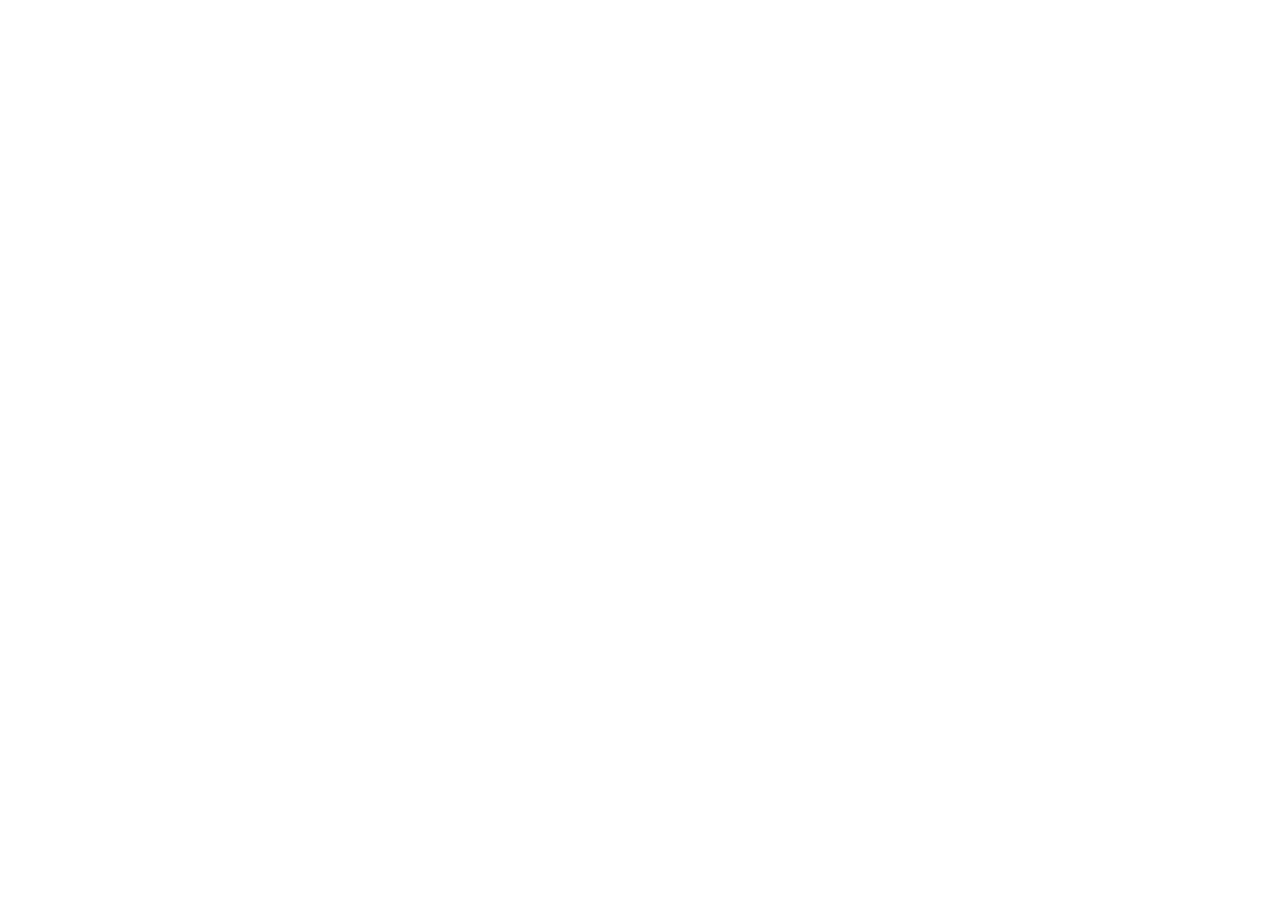
==== about.html @ 6792db54 "Init : création du dépôt, arborescence des fichiers et structure HTML de base" ====
<!DOCTYPE html>
<html lang="fr">
<head>
    <meta charset="UTF-8">
    <meta name="viewport" content="width=device-width, initial-scale=1.0">
    <title>AfriTalent — À propos</title>
    
    <!-- Bootstrap 5 via CDN : feuille de style -->
    <link href="https://cdn.jsdelivr.net/npm/bootstrap@5.3.0/dist/css/bootstrap.min.css" rel="stylesheet">

    <!-- Votre feuille de style personnelle -->
    <link rel="stylesheet" href="css/style.css">
</head>
<body>
    
    <!-- Le contenu de la page sera ajoute ici -->

    <!-- Bootstrap 5 via CDN : script JavaScript -->
    <script src="https://cdn.jsdelivr.net/npm/bootstrap@5.3.0/dist/js/bootstrap.bundle.min.js"></script>

    <!-- Votre script JavaScript -->
    <script src="js/main.js"></script>
</body>
</html>
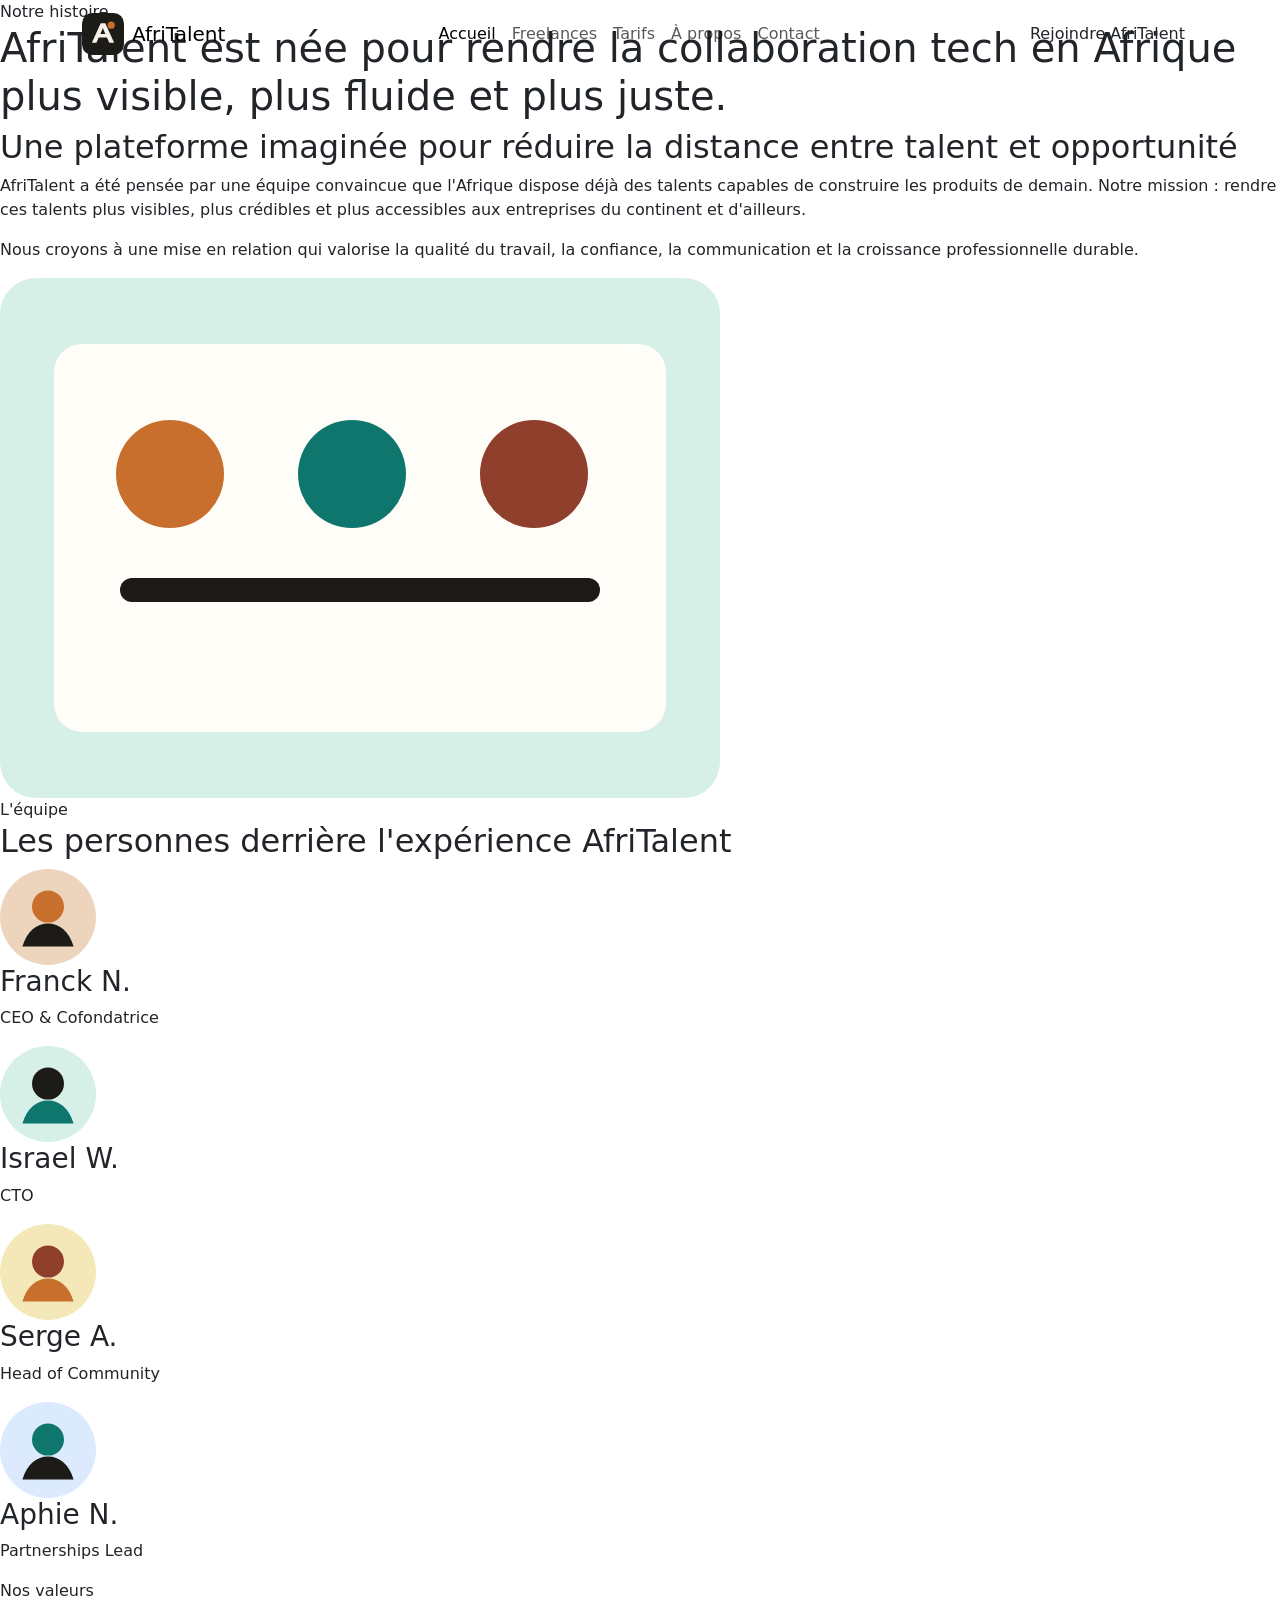
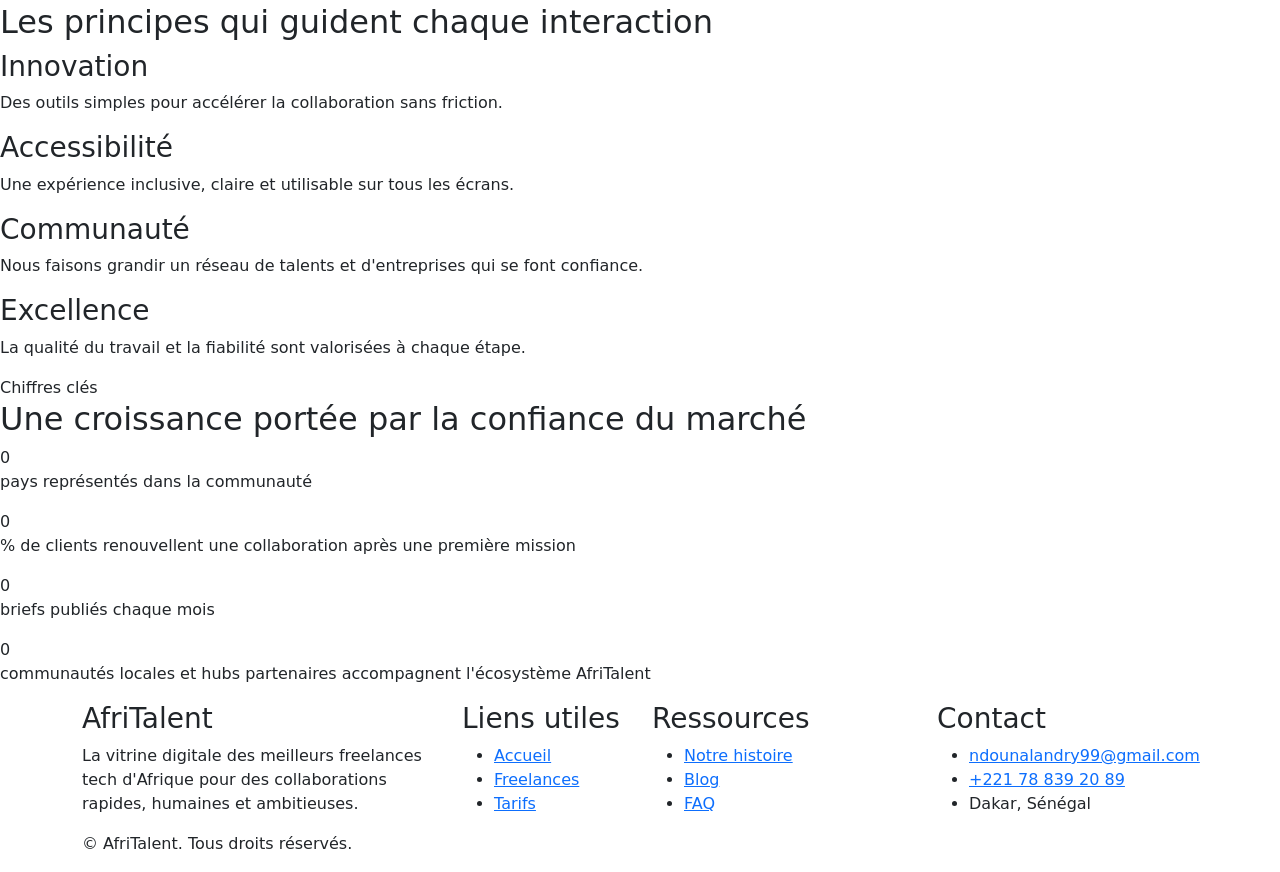
==== commit 4efe4d29: "HTML : structure complète des 5 pages avec sections et contenu texte" ====
--- a/about.html
+++ b/about.html
@@ -12,8 +12,85 @@
     <link rel="stylesheet" href="css/style.css">
 </head>
 <body>
-    
-    <!-- Le contenu de la page sera ajoute ici -->
+    <header>
+        <nav class="navbar navbar-expand-lg fixed-top site-navbar" aria-label="Navigation principale">
+            <div class="container">
+                <a class="navbar-brand d-flex align-items-center gap-2" href="index.html" aria-label="Accueil AfriTalent">
+                    <img src="images/logo-afritalent.svg" alt="Logo AfriTalent" width="42" height="42">
+                    <span>AfriTalent</span>
+                </a>
+                <div class="collapse navbar-collapse">
+                    <ul class="navbar-nav mx-auto mb-2 mb-lg-0">
+                        <li class="nav-item"><a class="nav-link active" href="index.html" aria-current="page">Accueil</a></li>
+                        <li class="nav-item"><a class="nav-link" href="freelances.html">Freelances</a></li>
+                        <li class="nav-item"><a class="nav-link" href="tarifs.html">Tarifs</a></li>
+                        <li class="nav-item"><a class="nav-link" href="about.html">À propos</a></li>
+                        <li class="nav-item"><a class="nav-link" href="contact.html">Contact</a></li>
+                    </ul>
+                    <div class="d-flex align-items-center gap-2">
+                        <a class="btn btn-brand" href="contact.html">Rejoindre AfriTalent</a>
+                    </div>
+                </div>
+            </div>
+        </nav>
+    </header>
+
+    <main id="main-content">
+    <section><div><div><div><span>Notre histoire</span><h1>AfriTalent est née pour rendre la collaboration tech en Afrique plus visible, plus fluide et plus juste.</h1></div></div></section>
+    <section>
+      <div>
+        <div>
+          <div><div><h2>Une plateforme imaginée pour réduire la distance entre talent et opportunité</h2><p>AfriTalent a été pensée par une équipe convaincue que l'Afrique dispose déjà des talents capables de construire les produits de demain. Notre mission : rendre ces talents plus visibles, plus crédibles et plus accessibles aux entreprises du continent et d'ailleurs.</p><p>Nous croyons à une mise en relation qui valorise la qualité du travail, la confiance, la communication et la croissance professionnelle durable.</p></div></div>
+          <div><img src="images/about-story.svg" alt="Illustration de l'équipe AfriTalent en atelier collaboratif"></div>
+        </div>
+      </div>
+    </section>
+    <section>
+      <div>
+        <div><span>L'équipe</span><h2>Les personnes derrière l'expérience AfriTalent</h2></div>
+        <div>
+          <div><article><img src="images/team-franck.svg" alt="Portrait illustré de Franck, cofondatrice" width="96" height="96"><h3>Franck N.</h3><p>CEO &amp; Cofondatrice</p><div><a href="#" aria-label="LinkedIn Nadia"><i class="bi bi-linkedin"></i></a><a href="#" aria-label="X Nadia"><i class="bi bi-twitter-x"></i></a></div></article></div>
+          <div><article><img src="images/team-israel.svg" alt="Portrait illustré de Israel, directeur technique" width="96" height="96"><h3>Israel W.</h3><p>CTO</p><div><a href="#" aria-label="LinkedIn Jules"><i class="bi bi-linkedin"></i></a><a href="#" aria-label="Instagram Jules"><i class="bi bi-instagram"></i></a></div></article></div>
+          <div><article><img src="images/team-serge.svg" alt="Portrait illustré de Serge, responsable communauté" width="96" height="96"><h3>Serge A.</h3><p>Head of Community</p><div><a href="#" aria-label="LinkedIn Lamia"><i class="bi bi-linkedin"></i></a><a href="#" aria-label="X Lamia"><i class="bi bi-twitter-x"></i></a></div></article></div>
+          <div><article><img src="images/team-aphie.svg" alt="Portrait illustré de Aphie, responsable partenariats" width="96" height="96"><h3>Aphie N.</h3><p>Partnerships Lead</p><div><a href="#" aria-label="LinkedIn Chris"><i class="bi bi-linkedin"></i></a><a href="#" aria-label="Instagram Chris"><i class="bi bi-instagram"></i></a></div></article></div>
+        </div>
+      </div>
+    </section>
+    <section>
+      <div>
+        <div><span>Nos valeurs</span><h2>Les principes qui guident chaque interaction</h2></div>
+        <div>
+          <div><article><i class="bi bi-lightbulb"></i><h3>Innovation</h3><p>Des outils simples pour accélérer la collaboration sans friction.</p></article></div>
+          <div><article><i class="bi bi-universal-access"></i><h3>Accessibilité</h3><p>Une expérience inclusive, claire et utilisable sur tous les écrans.</p></article></div>
+          <div><article><i class="bi bi-people"></i><h3>Communauté</h3><p>Nous faisons grandir un réseau de talents et d'entreprises qui se font confiance.</p></article></div>
+          <div><article><i class="bi bi-award"></i><h3>Excellence</h3><p>La qualité du travail et la fiabilité sont valorisées à chaque étape.</p></article></div>
+        </div>
+      </div>
+    </section>
+    <section>
+      <div>
+        <div><span>Chiffres clés</span><h2>Une croissance portée par la confiance du marché</h2></div>
+        <div>
+          <article><span data-target="24">0</span><p>pays représentés dans la communauté</p></article>
+          <article><span data-target="93">0</span><p>% de clients renouvellent une collaboration après une première mission</p></article>
+          <article><span data-target="350">0</span><p>briefs publiés chaque mois</p></article>
+          <article><span data-target="18">0</span><p>communautés locales et hubs partenaires accompagnent l'écosystème AfriTalent</p></article>
+        </div>
+      </div>
+    </section>
+  </main>
+
+    <footer class="site-footer">
+        <div class="container">
+            <div class="row g-4">
+                <div class="col-lg-4"><h3>AfriTalent</h3><p>La vitrine digitale des meilleurs freelances tech d'Afrique pour des collaborations rapides, humaines et ambitieuses.</p><div class="social-links"><a href="#" aria-label="LinkedIn AfriTalent"><i class="bi bi-linkedin"></i></a><a href="#" aria-label="Instagram AfriTalent"><i class="bi bi-instagram"></i></a><a href="#" aria-label="X AfriTalent"><i class="bi bi-twitter-x"></i></a></div></div>
+                <div class="col-6 col-lg-2"><h3>Liens utiles</h3><ul class="footer-links"><li><a href="index.html">Accueil</a></li><li><a href="freelances.html">Freelances</a></li><li><a href="tarifs.html">Tarifs</a></li></ul></div>
+                <div class="col-6 col-lg-3"><h3>Ressources</h3><ul class="footer-links"><li><a href="about.html">Notre histoire</a></li><li><a href="#blog">Blog</a></li><li><a href="tarifs.html#faq">FAQ</a></li></ul></div>
+                <div class="col-lg-3"><h3>Contact</h3><ul class="footer-links"><li><a href="mailto:ndounalandry99@gmail.com">ndounalandry99@gmail.com</a></li><li><a href="tel:+221788392089">+221 78 839 20 89</a></li><li>Dakar, Sénégal</li></ul></div>
+            </div>
+            <p>&copy; <span></span> AfriTalent. Tous droits réservés.</p>
+        </div>
+    </footer>
 
     <!-- Bootstrap 5 via CDN : script JavaScript -->
     <script src="https://cdn.jsdelivr.net/npm/bootstrap@5.3.0/dist/js/bootstrap.bundle.min.js"></script>
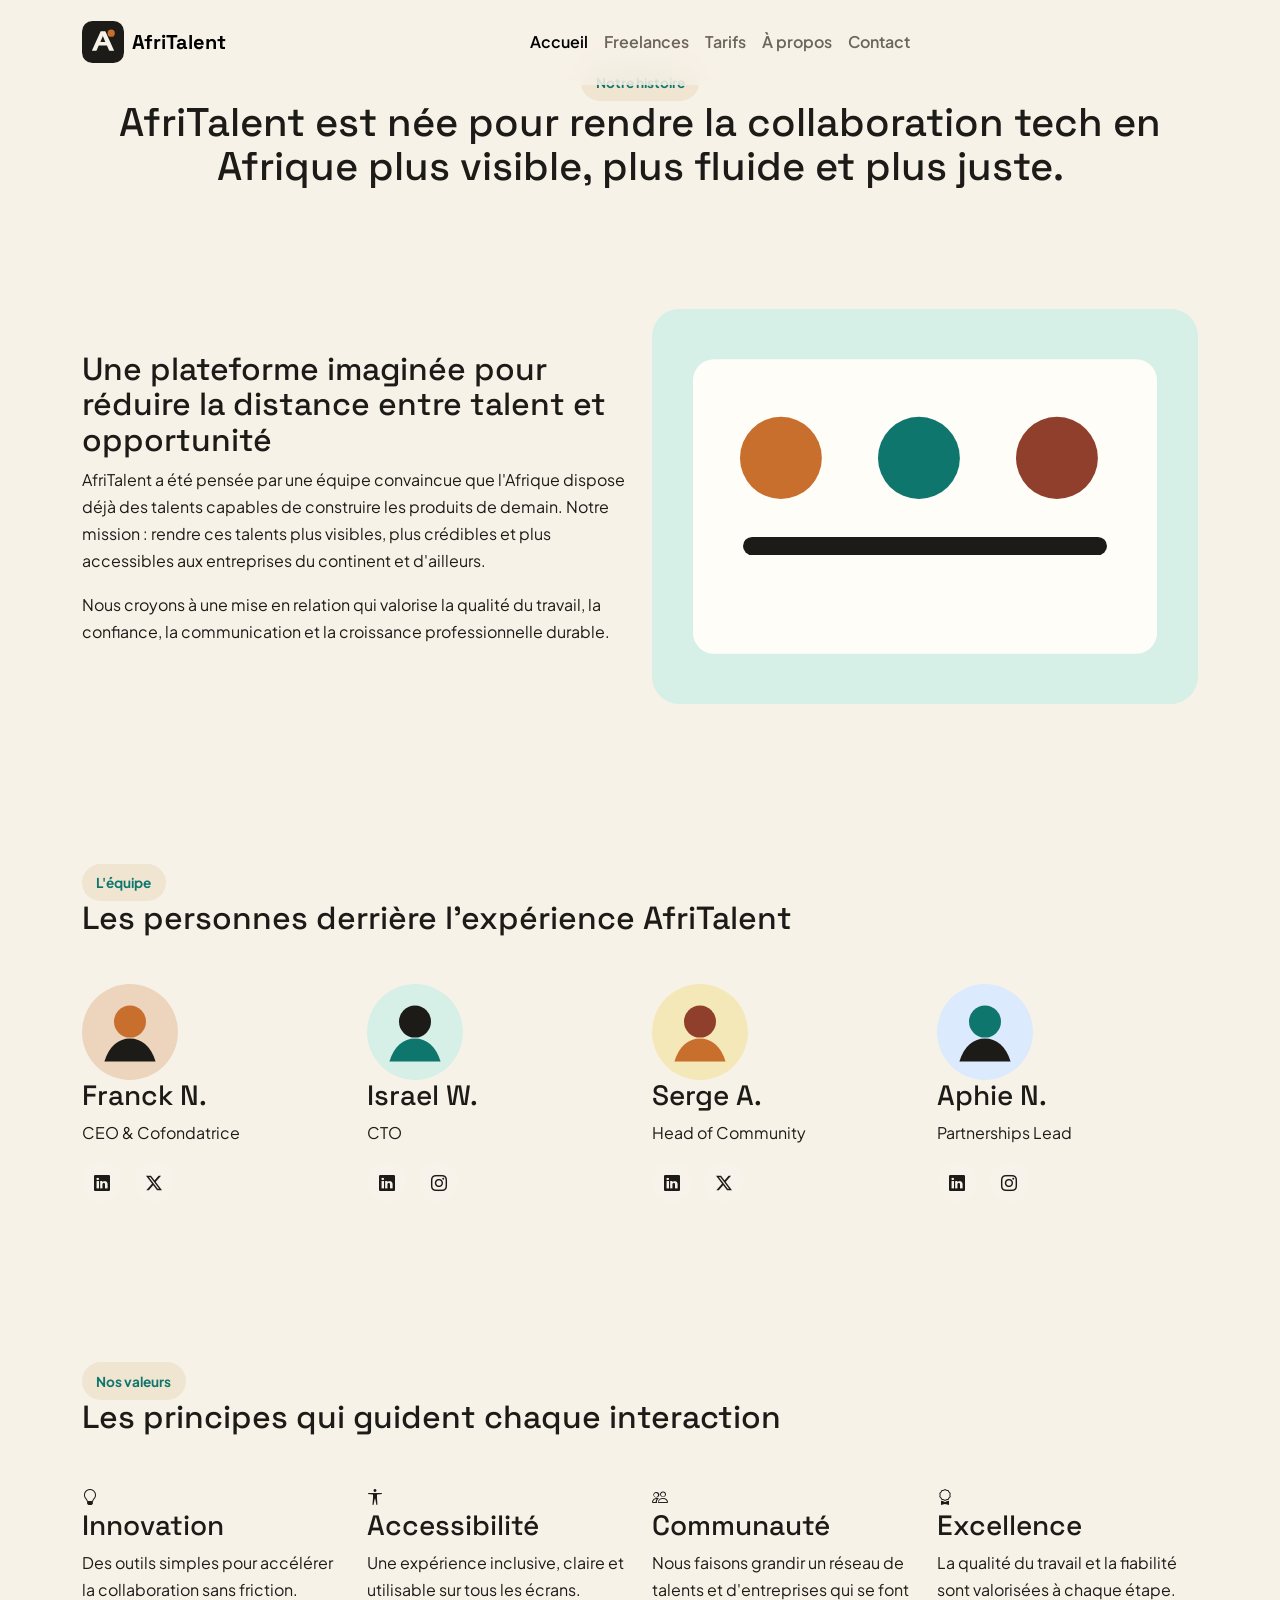
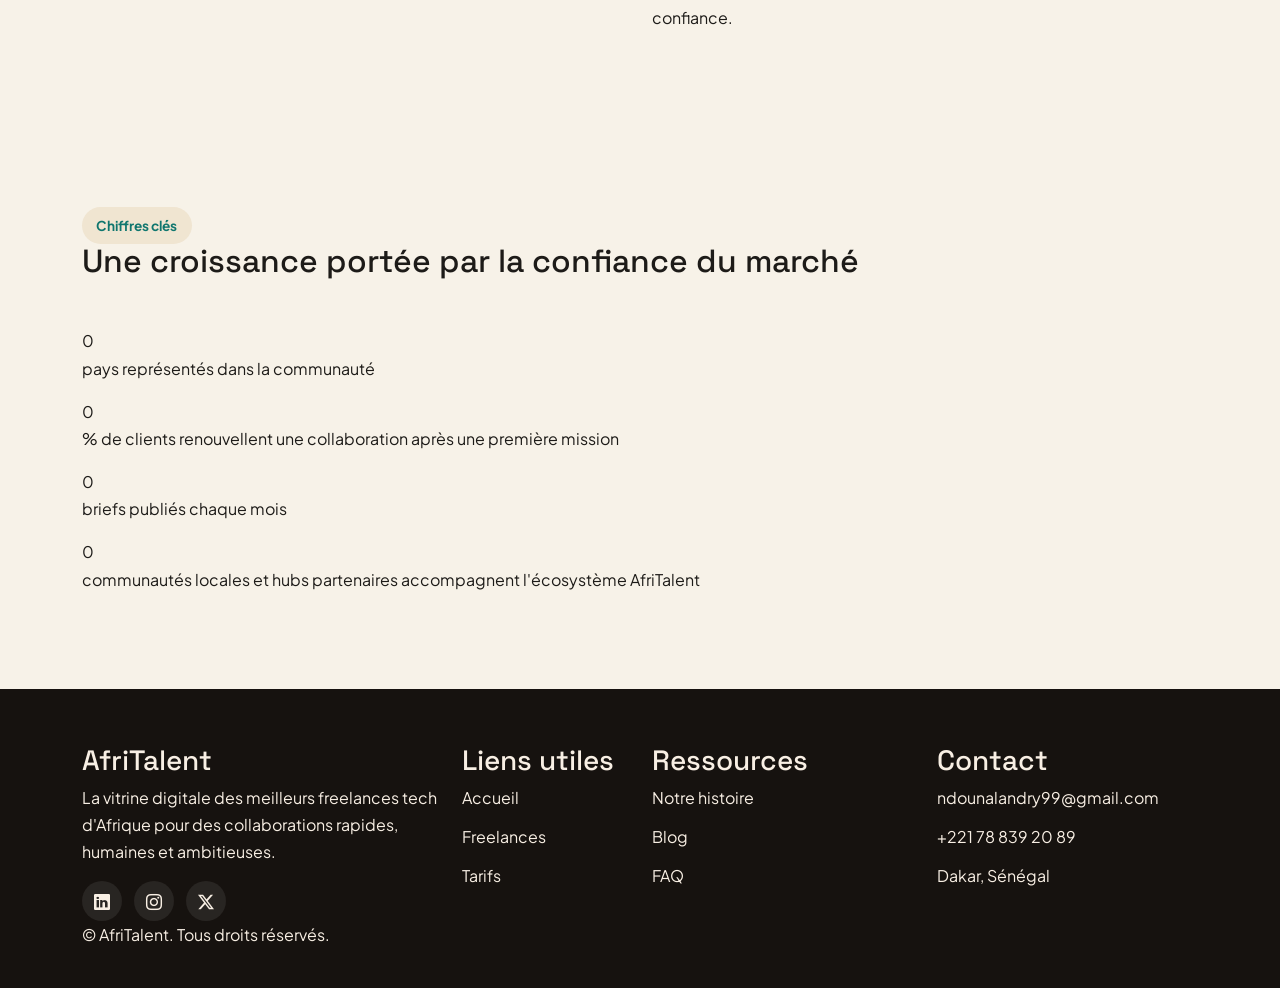
==== commit 20acaa2e: "CSS : variables, typographie, layout général et styles de base" ====
--- a/about.html
+++ b/about.html
@@ -10,6 +10,10 @@
 
     <!-- Votre feuille de style personnelle -->
     <link rel="stylesheet" href="css/style.css">
+    <link rel="preconnect" href="https://fonts.googleapis.com">
+    <link rel="preconnect" href="https://fonts.gstatic.com" crossorigin>
+    <link href="https://fonts.googleapis.com/css2?family=Plus+Jakarta+Sans:wght@400;500;600;700;800&family=Space+Grotesk:wght@500;700&display=swap" rel="stylesheet">
+    <link href="https://cdn.jsdelivr.net/npm/bootstrap-icons@1.11.3/font/bootstrap-icons.min.css" rel="stylesheet">
 </head>
 <body>
     <header>
@@ -19,7 +23,10 @@
                     <img src="images/logo-afritalent.svg" alt="Logo AfriTalent" width="42" height="42">
                     <span>AfriTalent</span>
                 </a>
-                <div class="collapse navbar-collapse">
+                <button class="navbar-toggler" type="button" data-bs-toggle="collapse" data-bs-target="#navbarNav" aria-controls="navbarNav" aria-expanded="false" aria-label="Toggle navigation">
+                    <span class="navbar-toggler-icon"></span>
+                </button>
+                <div class="collapse navbar-collapse" id="navbarNav">
                     <ul class="navbar-nav mx-auto mb-2 mb-lg-0">
                         <li class="nav-item"><a class="nav-link active" href="index.html" aria-current="page">Accueil</a></li>
                         <li class="nav-item"><a class="nav-link" href="freelances.html">Freelances</a></li>
@@ -27,54 +34,64 @@
                         <li class="nav-item"><a class="nav-link" href="about.html">À propos</a></li>
                         <li class="nav-item"><a class="nav-link" href="contact.html">Contact</a></li>
                     </ul>
-                    <div class="d-flex align-items-center gap-2">
-                        <a class="btn btn-brand" href="contact.html">Rejoindre AfriTalent</a>
-                    </div>
                 </div>
             </div>
         </nav>
     </header>
 
     <main id="main-content">
-    <section><div><div><div><span>Notre histoire</span><h1>AfriTalent est née pour rendre la collaboration tech en Afrique plus visible, plus fluide et plus juste.</h1></div></div></section>
-    <section>
-      <div>
-        <div>
-          <div><div><h2>Une plateforme imaginée pour réduire la distance entre talent et opportunité</h2><p>AfriTalent a été pensée par une équipe convaincue que l'Afrique dispose déjà des talents capables de construire les produits de demain. Notre mission : rendre ces talents plus visibles, plus crédibles et plus accessibles aux entreprises du continent et d'ailleurs.</p><p>Nous croyons à une mise en relation qui valorise la qualité du travail, la confiance, la communication et la croissance professionnelle durable.</p></div></div>
-          <div><img src="images/about-story.svg" alt="Illustration de l'équipe AfriTalent en atelier collaboratif"></div>
+    <section class="page-hero">
+      <div class="container">
+        <div class="text-center">
+          <span class="section-badge">Notre histoire</span>
+          <h1>AfriTalent est née pour rendre la collaboration tech en Afrique plus visible, plus fluide et plus juste.</h1>
         </div>
       </div>
     </section>
-    <section>
-      <div>
-        <div><span>L'équipe</span><h2>Les personnes derrière l'expérience AfriTalent</h2></div>
-        <div>
-          <div><article><img src="images/team-franck.svg" alt="Portrait illustré de Franck, cofondatrice" width="96" height="96"><h3>Franck N.</h3><p>CEO &amp; Cofondatrice</p><div><a href="#" aria-label="LinkedIn Nadia"><i class="bi bi-linkedin"></i></a><a href="#" aria-label="X Nadia"><i class="bi bi-twitter-x"></i></a></div></article></div>
-          <div><article><img src="images/team-israel.svg" alt="Portrait illustré de Israel, directeur technique" width="96" height="96"><h3>Israel W.</h3><p>CTO</p><div><a href="#" aria-label="LinkedIn Jules"><i class="bi bi-linkedin"></i></a><a href="#" aria-label="Instagram Jules"><i class="bi bi-instagram"></i></a></div></article></div>
-          <div><article><img src="images/team-serge.svg" alt="Portrait illustré de Serge, responsable communauté" width="96" height="96"><h3>Serge A.</h3><p>Head of Community</p><div><a href="#" aria-label="LinkedIn Lamia"><i class="bi bi-linkedin"></i></a><a href="#" aria-label="X Lamia"><i class="bi bi-twitter-x"></i></a></div></article></div>
-          <div><article><img src="images/team-aphie.svg" alt="Portrait illustré de Aphie, responsable partenariats" width="96" height="96"><h3>Aphie N.</h3><p>Partnerships Lead</p><div><a href="#" aria-label="LinkedIn Chris"><i class="bi bi-linkedin"></i></a><a href="#" aria-label="Instagram Chris"><i class="bi bi-instagram"></i></a></div></article></div>
+    <section class="section-space">
+      <div class="container">
+        <div class="row align-items-center">
+          <div class="col-lg-6">
+            <h2>Une plateforme imaginée pour réduire la distance entre talent et opportunité</h2>
+            <p>AfriTalent a été pensée par une équipe convaincue que l'Afrique dispose déjà des talents capables de construire les produits de demain. Notre mission : rendre ces talents plus visibles, plus crédibles et plus accessibles aux entreprises du continent et d'ailleurs.</p>
+            <p>Nous croyons à une mise en relation qui valorise la qualité du travail, la confiance, la communication et la croissance professionnelle durable.</p>
+          </div>
+          <div class="col-lg-6">
+            <img src="images/about-story.svg" alt="Illustration de l'équipe AfriTalent en atelier collaboratif">
+          </div>
         </div>
       </div>
     </section>
-    <section>
-      <div>
-        <div><span>Nos valeurs</span><h2>Les principes qui guident chaque interaction</h2></div>
-        <div>
-          <div><article><i class="bi bi-lightbulb"></i><h3>Innovation</h3><p>Des outils simples pour accélérer la collaboration sans friction.</p></article></div>
-          <div><article><i class="bi bi-universal-access"></i><h3>Accessibilité</h3><p>Une expérience inclusive, claire et utilisable sur tous les écrans.</p></article></div>
-          <div><article><i class="bi bi-people"></i><h3>Communauté</h3><p>Nous faisons grandir un réseau de talents et d'entreprises qui se font confiance.</p></article></div>
-          <div><article><i class="bi bi-award"></i><h3>Excellence</h3><p>La qualité du travail et la fiabilité sont valorisées à chaque étape.</p></article></div>
+    <section class="section-space">
+      <div class="container">
+        <div class="section-heading mb-5"><span class="section-badge">L'équipe</span><h2>Les personnes derrière l'expérience AfriTalent</h2></div>
+        <div class="row g-4">
+          <div class="col-md-3"><article class="team-card"><img src="images/team-franck.svg" alt="Portrait illustré de Franck, cofondatrice" width="96" height="96"><h3>Franck N.</h3><p>CEO &amp; Cofondatrice</p><div class="social-links"><a href="#" aria-label="LinkedIn Nadia"><i class="bi bi-linkedin"></i></a><a href="#" aria-label="X Nadia"><i class="bi bi-twitter-x"></i></a></div></article></div>
+          <div class="col-md-3"><article class="team-card"><img src="images/team-israel.svg" alt="Portrait illustré de Israel, directeur technique" width="96" height="96"><h3>Israel W.</h3><p>CTO</p><div class="social-links"><a href="#" aria-label="LinkedIn Jules"><i class="bi bi-linkedin"></i></a><a href="#" aria-label="Instagram Jules"><i class="bi bi-instagram"></i></a></div></article></div>
+          <div class="col-md-3"><article class="team-card"><img src="images/team-serge.svg" alt="Portrait illustré de Serge, responsable communauté" width="96" height="96"><h3>Serge A.</h3><p>Head of Community</p><div class="social-links"><a href="#" aria-label="LinkedIn Lamia"><i class="bi bi-linkedin"></i></a><a href="#" aria-label="X Lamia"><i class="bi bi-twitter-x"></i></a></div></article></div>
+          <div class="col-md-3"><article class="team-card"><img src="images/team-aphie.svg" alt="Portrait illustré de Aphie, responsable partenariats" width="96" height="96"><h3>Aphie N.</h3><p>Partnerships Lead</p><div class="social-links"><a href="#" aria-label="LinkedIn Chris"><i class="bi bi-linkedin"></i></a><a href="#" aria-label="Instagram Chris"><i class="bi bi-instagram"></i></a></div></article></div>
         </div>
       </div>
     </section>
-    <section>
-      <div>
-        <div><span>Chiffres clés</span><h2>Une croissance portée par la confiance du marché</h2></div>
-        <div>
-          <article><span data-target="24">0</span><p>pays représentés dans la communauté</p></article>
-          <article><span data-target="93">0</span><p>% de clients renouvellent une collaboration après une première mission</p></article>
-          <article><span data-target="350">0</span><p>briefs publiés chaque mois</p></article>
-          <article><span data-target="18">0</span><p>communautés locales et hubs partenaires accompagnent l'écosystème AfriTalent</p></article>
+    <section class="section-space">
+      <div class="container">
+        <div class="section-heading mb-5"><span class="section-badge">Nos valeurs</span><h2>Les principes qui guident chaque interaction</h2></div>
+        <div class="row g-4">
+          <div class="col-md-3"><article class="value-card"><i class="bi bi-lightbulb"></i><h3>Innovation</h3><p>Des outils simples pour accélérer la collaboration sans friction.</p></article></div>
+          <div class="col-md-3"><article class="value-card"><i class="bi bi-universal-access"></i><h3>Accessibilité</h3><p>Une expérience inclusive, claire et utilisable sur tous les écrans.</p></article></div>
+          <div class="col-md-3"><article class="value-card"><i class="bi bi-people"></i><h3>Communauté</h3><p>Nous faisons grandir un réseau de talents et d'entreprises qui se font confiance.</p></article></div>
+          <div class="col-md-3"><article class="value-card"><i class="bi bi-award"></i><h3>Excellence</h3><p>La qualité du travail et la fiabilité sont valorisées à chaque étape.</p></article></div>
+        </div>
+      </div>
+    </section>
+    <section class="section-space">
+      <div class="container">
+        <div class="section-heading mb-5"><span class="section-badge">Chiffres clés</span><h2>Une croissance portée par la confiance du marché</h2></div>
+        <div class="stats-row">
+          <article class="stat-card"><span data-target="24">0</span><p>pays représentés dans la communauté</p></article>
+          <article class="stat-card"><span data-target="93">0</span><p>% de clients renouvellent une collaboration après une première mission</p></article>
+          <article class="stat-card"><span data-target="350">0</span><p>briefs publiés chaque mois</p></article>
+          <article class="stat-card"><span data-target="18">0</span><p>communautés locales et hubs partenaires accompagnent l'écosystème AfriTalent</p></article>
         </div>
       </div>
     </section>
@@ -85,7 +102,7 @@
             <div class="row g-4">
                 <div class="col-lg-4"><h3>AfriTalent</h3><p>La vitrine digitale des meilleurs freelances tech d'Afrique pour des collaborations rapides, humaines et ambitieuses.</p><div class="social-links"><a href="#" aria-label="LinkedIn AfriTalent"><i class="bi bi-linkedin"></i></a><a href="#" aria-label="Instagram AfriTalent"><i class="bi bi-instagram"></i></a><a href="#" aria-label="X AfriTalent"><i class="bi bi-twitter-x"></i></a></div></div>
                 <div class="col-6 col-lg-2"><h3>Liens utiles</h3><ul class="footer-links"><li><a href="index.html">Accueil</a></li><li><a href="freelances.html">Freelances</a></li><li><a href="tarifs.html">Tarifs</a></li></ul></div>
-                <div class="col-6 col-lg-3"><h3>Ressources</h3><ul class="footer-links"><li><a href="about.html">Notre histoire</a></li><li><a href="#blog">Blog</a></li><li><a href="tarifs.html#faq">FAQ</a></li></ul></div>
+                <div class="col-6 col-lg-3"><h3>Ressources</h3><ul class="footer-links"><li><a href="about.html">Notre histoire</a></li><li><a href="index.html#blog">Blog</a></li><li><a href="tarifs.html#faq">FAQ</a></li></ul></div>
                 <div class="col-lg-3"><h3>Contact</h3><ul class="footer-links"><li><a href="mailto:ndounalandry99@gmail.com">ndounalandry99@gmail.com</a></li><li><a href="tel:+221788392089">+221 78 839 20 89</a></li><li>Dakar, Sénégal</li></ul></div>
             </div>
             <p>&copy; <span></span> AfriTalent. Tous droits réservés.</p>
--- a/css/style.css
+++ b/css/style.css
@@ -0,0 +1,214 @@
+/* VARIABLES CSS */
+:root {
+  --color-bg: #f7f2e8;
+  --color-surface: #fffdf8;
+  --color-surface-strong: #f0e5d1;
+  --color-text: #1d1b18;
+  --color-muted: #6c655d;
+  --color-primary: #c96f2d;
+  --color-secondary: #0f766e;
+  --color-accent: #8f3f2b;
+  --color-border: rgba(29, 27, 24, 0.12);
+  --shadow-soft: 0 20px 40px rgba(30, 22, 12, 0.08);
+  --radius-xl: 28px;
+  --radius-lg: 20px;
+  --navbar-height: 88px;
+}
+
+/* RESET ET STYLES DE BASE */
+* { box-sizing: border-box; }
+html { scroll-behavior: smooth; }
+
+body {
+  margin: 0;
+  font-family: "Plus Jakarta Sans", sans-serif;
+  background: var(--color-bg);
+  color: var(--color-text);
+  line-height: 1.7;
+}
+
+img { max-width: 100%; display: block; }
+a { color: inherit; text-decoration: none; }
+h1, h2, h3, .navbar-brand span { font-family: "Space Grotesk", sans-serif; line-height: 1.1; }
+
+/* SECTIONS */
+.page-hero { padding: 4rem 0 2rem; }
+.section-space { padding: 5rem 0; }
+
+.section-badge {
+  display: inline-block;
+  padding: .45rem .9rem;
+  border-radius: 999px;
+  background: var(--color-surface-strong);
+  color: var(--color-secondary);
+  font-weight: 700;
+  font-size: .85rem;
+}
+
+/* NAVBAR */
+.site-navbar {
+  padding: 1rem 0;
+  background: rgba(247, 242, 232, .72);
+  backdrop-filter: blur(16px);
+  border-bottom: 1px solid transparent;
+}
+
+.navbar-brand span { font-size: 1.25rem; font-weight: 700; }
+.nav-link { font-weight: 600; color: var(--color-muted); }
+.nav-link.active, .nav-link:hover { color: var(--color-text); }
+
+/* BOUTONS */
+.btn-brand, .filter-btn { border-radius: 999px; font-weight: 700; }
+
+.btn-brand {
+  background: var(--color-primary);
+  color: #fff;
+  border: 1px solid var(--color-primary);
+}
+
+.btn-brand:hover {
+  background: var(--color-accent);
+  border-color: var(--color-accent);
+  color: #fff;
+}
+
+.filter-btn {
+  padding: .8rem 1.1rem;
+  border: 1px solid var(--color-border);
+  background: var(--color-surface);
+  color: var(--color-text);
+}
+
+.filter-btn.active {
+  background: var(--color-text);
+  color: var(--color-bg);
+}
+
+.filter-bar { display: flex; flex-wrap: wrap; gap: .75rem; }
+
+/* CARTES FREELANCER */
+.freelancer-card {
+  border: 1px solid var(--color-border);
+  border-radius: var(--radius-xl);
+  overflow: hidden;
+  background: var(--color-surface);
+  box-shadow: var(--shadow-soft);
+}
+
+.freelancer-card img {
+  aspect-ratio: 4 / 3;
+  object-fit: cover;
+  background: linear-gradient(135deg, #edd5bd, #d6efe7);
+}
+
+.text-accent, .profile-meta { color: var(--color-muted); }
+.profile-meta {
+  display: flex;
+  justify-content: space-between;
+  font-weight: 700;
+}
+
+.btn-outline-brand {
+  border: 1px solid var(--color-text);
+  color: var(--color-text);
+  border-radius: 999px;
+  font-weight: 700;
+}
+
+.btn-outline-brand:hover {
+  background: var(--color-text);
+  color: var(--color-bg);
+}
+
+/* FORMULAIRE DE CONTACT */
+.contact-form {
+  background: var(--color-surface);
+  border: 1px solid var(--color-border);
+  border-radius: var(--radius-xl);
+  box-shadow: var(--shadow-soft);
+  padding: 1.5rem;
+}
+
+.contact-form .form-control,
+.contact-form .form-select {
+  border-radius: 1rem;
+  border: 1px solid var(--color-border);
+  background: var(--color-surface);
+  color: var(--color-text);
+  padding: .85rem 1rem;
+}
+
+.contact-form .form-control:focus,
+.contact-form .form-select:focus {
+  box-shadow: 0 0 0 .2rem rgba(201, 111, 45, .18);
+  border-color: var(--color-primary);
+}
+
+.field-error {
+  display: block;
+  min-height: 1.4rem;
+  margin-top: .35rem;
+  color: #c0392b;
+}
+
+.form-success {
+  display: none;
+  padding: 1rem;
+  border-radius: 1rem;
+  background: rgba(15, 118, 110, .12);
+  color: var(--color-secondary);
+  font-weight: 700;
+}
+
+.contact-list {
+  list-style: none;
+  padding: 0;
+  margin: 0;
+}
+
+.contact-list li {
+  display: flex;
+  align-items: center;
+  gap: .75rem;
+  margin-bottom: 1rem;
+}
+
+.contact-info {
+  background: var(--color-surface);
+  border: 1px solid var(--color-border);
+  border-radius: var(--radius-xl);
+  box-shadow: var(--shadow-soft);
+  padding: 1.5rem;
+}
+
+.map-wrapper iframe { width: 100%; min-height: 320px; border: 0; border-radius: var(--radius-lg); }
+
+/* FOOTER */
+.site-footer {
+  padding: 3.5rem 0 1.5rem;
+  background: #16120f;
+  color: #f8efe4;
+}
+
+.footer-links {
+  list-style: none;
+  padding: 0;
+  margin: 0;
+}
+
+.footer-links li + li { margin-top: .75rem; }
+
+.social-links {
+  display: flex;
+  gap: .75rem;
+}
+
+.social-links a {
+  width: 40px;
+  height: 40px;
+  display: inline-flex;
+  align-items: center;
+  justify-content: center;
+  border-radius: 50%;
+  background: rgba(255, 255, 255, .08);
+}
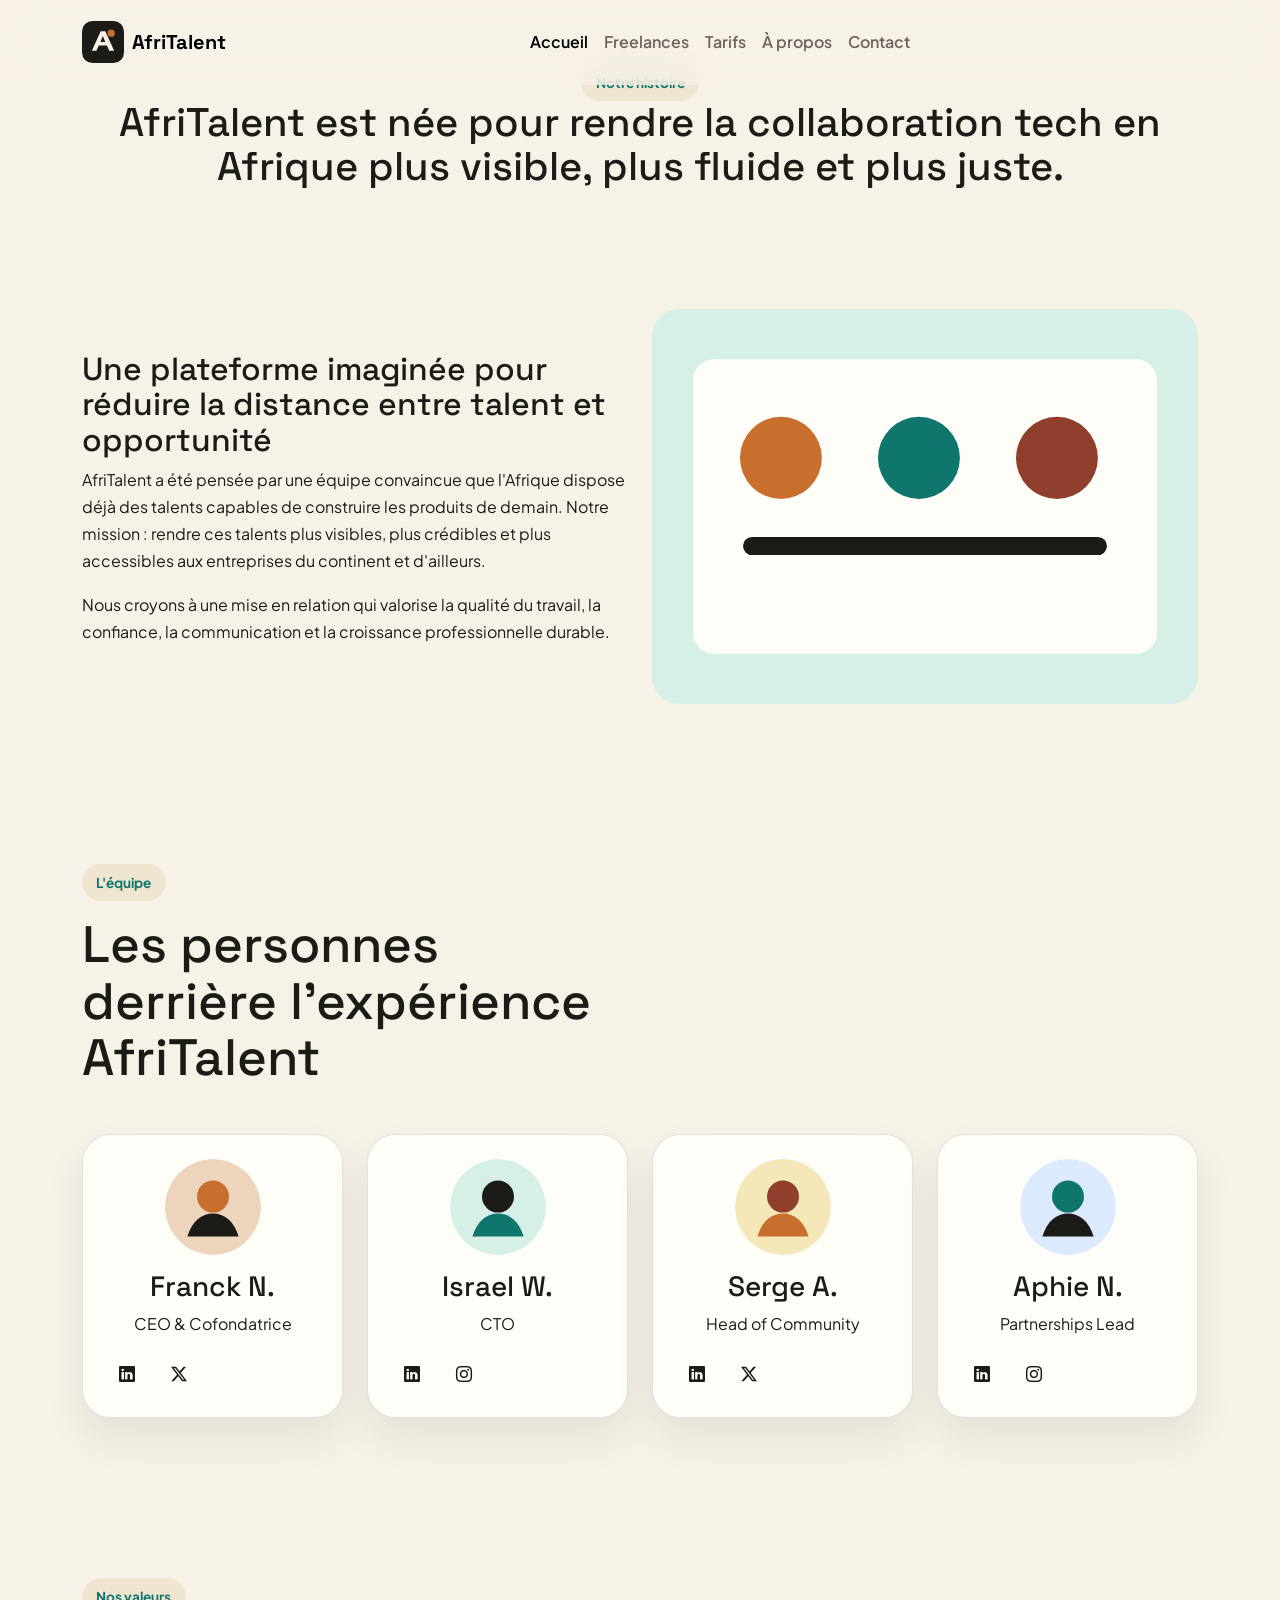
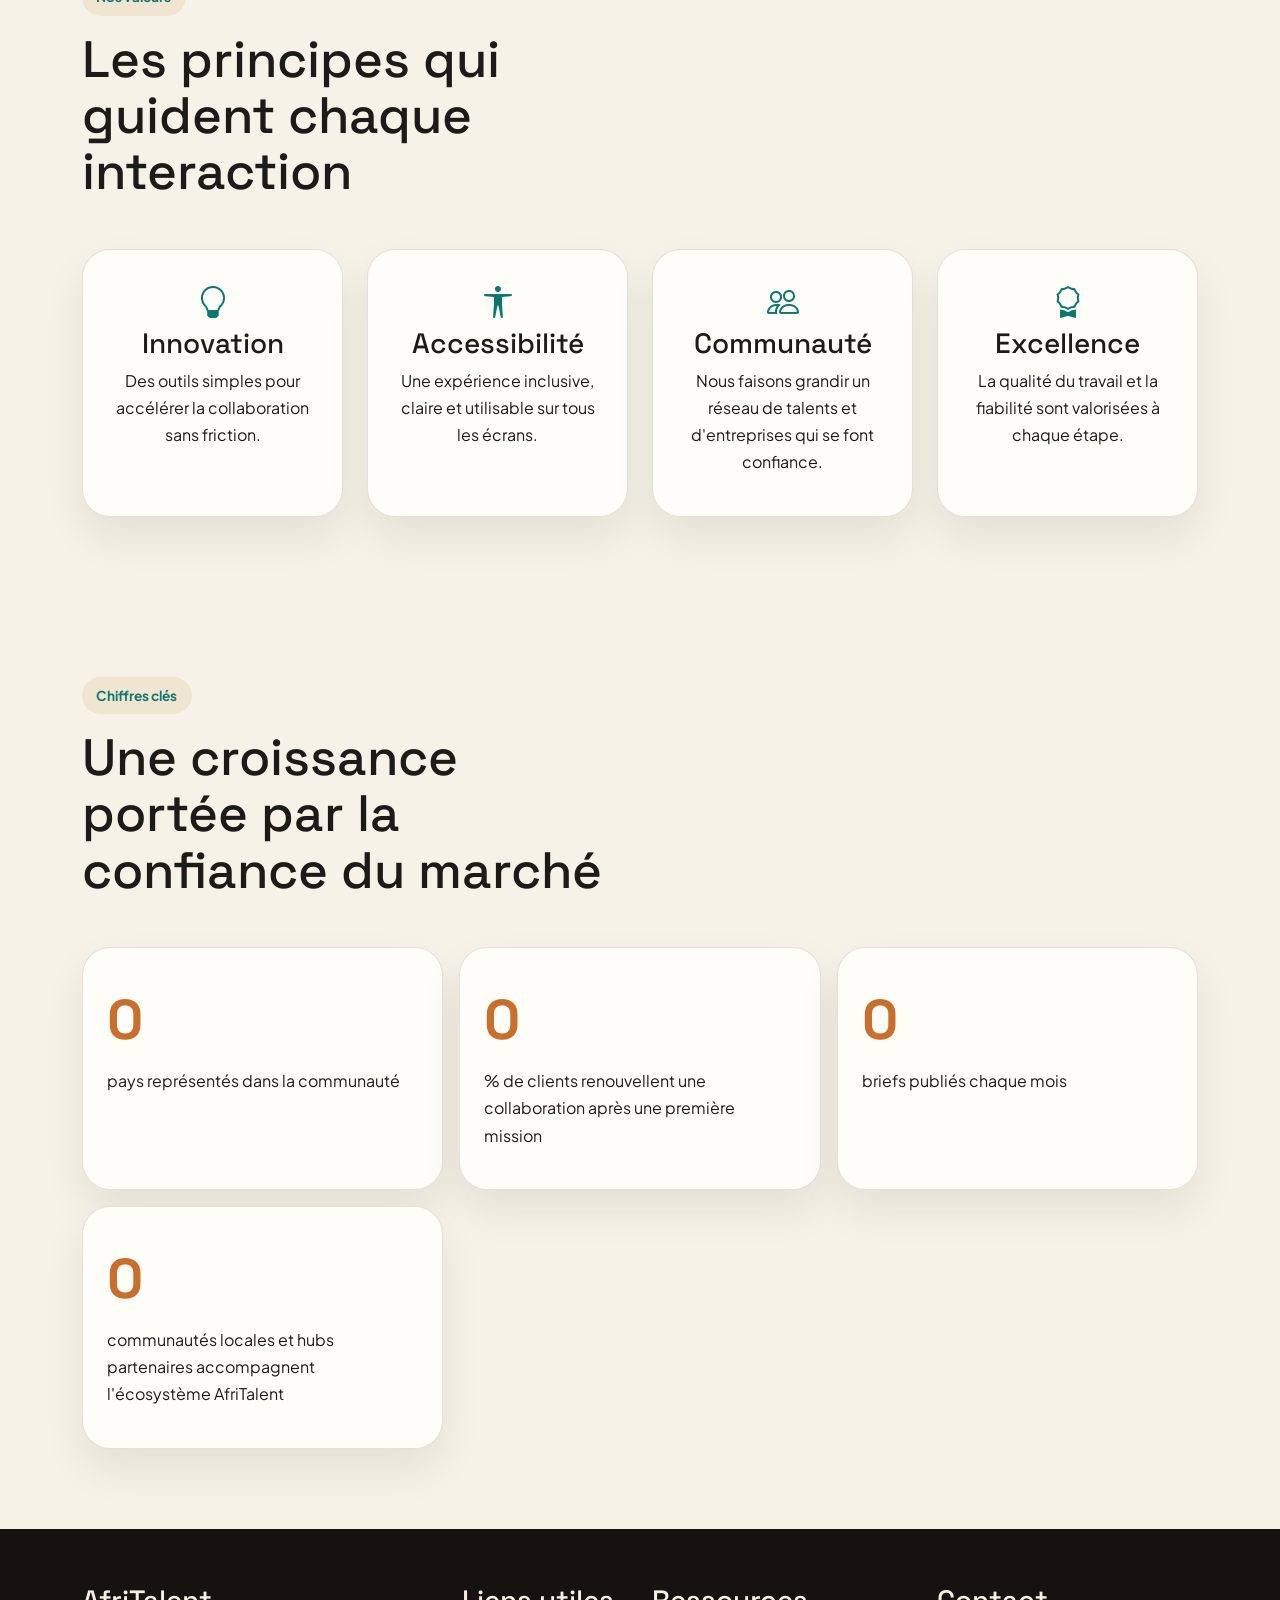
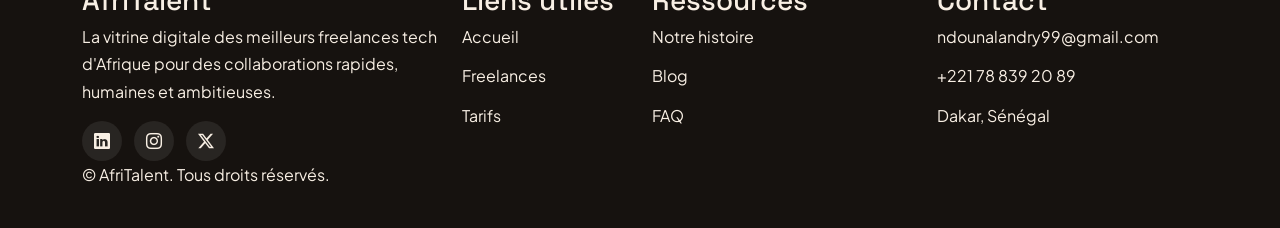
==== commit 08099cc8: "CSS : Bento Grid, sections hero et catégories, effets hover" ====
--- a/about.html
+++ b/about.html
@@ -43,12 +43,12 @@
     <section class="page-hero">
       <div class="container">
         <div class="text-center">
-          <span class="section-badge">Notre histoire</span>
+          <span class="badge-section">Notre histoire</span>
           <h1>AfriTalent est née pour rendre la collaboration tech en Afrique plus visible, plus fluide et plus juste.</h1>
         </div>
       </div>
     </section>
-    <section class="section-space">
+    <section class="section-espace">
       <div class="container">
         <div class="row align-items-center">
           <div class="col-lg-6">
@@ -62,36 +62,36 @@
         </div>
       </div>
     </section>
-    <section class="section-space">
+    <section class="section-espace">
       <div class="container">
-        <div class="section-heading mb-5"><span class="section-badge">L'équipe</span><h2>Les personnes derrière l'expérience AfriTalent</h2></div>
+        <div class="entete-section mb-5"><span class="badge-section">L'équipe</span><h2>Les personnes derrière l'expérience AfriTalent</h2></div>
         <div class="row g-4">
-          <div class="col-md-3"><article class="team-card"><img src="images/team-franck.svg" alt="Portrait illustré de Franck, cofondatrice" width="96" height="96"><h3>Franck N.</h3><p>CEO &amp; Cofondatrice</p><div class="social-links"><a href="#" aria-label="LinkedIn Nadia"><i class="bi bi-linkedin"></i></a><a href="#" aria-label="X Nadia"><i class="bi bi-twitter-x"></i></a></div></article></div>
-          <div class="col-md-3"><article class="team-card"><img src="images/team-israel.svg" alt="Portrait illustré de Israel, directeur technique" width="96" height="96"><h3>Israel W.</h3><p>CTO</p><div class="social-links"><a href="#" aria-label="LinkedIn Jules"><i class="bi bi-linkedin"></i></a><a href="#" aria-label="Instagram Jules"><i class="bi bi-instagram"></i></a></div></article></div>
-          <div class="col-md-3"><article class="team-card"><img src="images/team-serge.svg" alt="Portrait illustré de Serge, responsable communauté" width="96" height="96"><h3>Serge A.</h3><p>Head of Community</p><div class="social-links"><a href="#" aria-label="LinkedIn Lamia"><i class="bi bi-linkedin"></i></a><a href="#" aria-label="X Lamia"><i class="bi bi-twitter-x"></i></a></div></article></div>
-          <div class="col-md-3"><article class="team-card"><img src="images/team-aphie.svg" alt="Portrait illustré de Aphie, responsable partenariats" width="96" height="96"><h3>Aphie N.</h3><p>Partnerships Lead</p><div class="social-links"><a href="#" aria-label="LinkedIn Chris"><i class="bi bi-linkedin"></i></a><a href="#" aria-label="Instagram Chris"><i class="bi bi-instagram"></i></a></div></article></div>
+          <div class="col-md-3"><article class="carte-equipe"><img src="images/team-franck.svg" alt="Portrait illustré de Franck, cofondatrice" width="96" height="96"><h3>Franck N.</h3><p>CEO &amp; Cofondatrice</p><div class="liens-sociaux"><a href="#" aria-label="LinkedIn Nadia"><i class="bi bi-linkedin"></i></a><a href="#" aria-label="X Nadia"><i class="bi bi-twitter-x"></i></a></div></article></div>
+          <div class="col-md-3"><article class="carte-equipe"><img src="images/team-israel.svg" alt="Portrait illustré de Israel, directeur technique" width="96" height="96"><h3>Israel W.</h3><p>CTO</p><div class="liens-sociaux"><a href="#" aria-label="LinkedIn Jules"><i class="bi bi-linkedin"></i></a><a href="#" aria-label="Instagram Jules"><i class="bi bi-instagram"></i></a></div></article></div>
+          <div class="col-md-3"><article class="carte-equipe"><img src="images/team-serge.svg" alt="Portrait illustré de Serge, responsable communauté" width="96" height="96"><h3>Serge A.</h3><p>Head of Community</p><div class="liens-sociaux"><a href="#" aria-label="LinkedIn Lamia"><i class="bi bi-linkedin"></i></a><a href="#" aria-label="X Lamia"><i class="bi bi-twitter-x"></i></a></div></article></div>
+          <div class="col-md-3"><article class="carte-equipe"><img src="images/team-aphie.svg" alt="Portrait illustré de Aphie, responsable partenariats" width="96" height="96"><h3>Aphie N.</h3><p>Partnerships Lead</p><div class="liens-sociaux"><a href="#" aria-label="LinkedIn Chris"><i class="bi bi-linkedin"></i></a><a href="#" aria-label="Instagram Chris"><i class="bi bi-instagram"></i></a></div></article></div>
         </div>
       </div>
     </section>
-    <section class="section-space">
+    <section class="section-espace">
       <div class="container">
-        <div class="section-heading mb-5"><span class="section-badge">Nos valeurs</span><h2>Les principes qui guident chaque interaction</h2></div>
+        <div class="entete-section mb-5"><span class="badge-section">Nos valeurs</span><h2>Les principes qui guident chaque interaction</h2></div>
         <div class="row g-4">
-          <div class="col-md-3"><article class="value-card"><i class="bi bi-lightbulb"></i><h3>Innovation</h3><p>Des outils simples pour accélérer la collaboration sans friction.</p></article></div>
-          <div class="col-md-3"><article class="value-card"><i class="bi bi-universal-access"></i><h3>Accessibilité</h3><p>Une expérience inclusive, claire et utilisable sur tous les écrans.</p></article></div>
-          <div class="col-md-3"><article class="value-card"><i class="bi bi-people"></i><h3>Communauté</h3><p>Nous faisons grandir un réseau de talents et d'entreprises qui se font confiance.</p></article></div>
-          <div class="col-md-3"><article class="value-card"><i class="bi bi-award"></i><h3>Excellence</h3><p>La qualité du travail et la fiabilité sont valorisées à chaque étape.</p></article></div>
+          <div class="col-md-3"><article class="carte-valeur"><i class="bi bi-lightbulb"></i><h3>Innovation</h3><p>Des outils simples pour accélérer la collaboration sans friction.</p></article></div>
+          <div class="col-md-3"><article class="carte-valeur"><i class="bi bi-universal-access"></i><h3>Accessibilité</h3><p>Une expérience inclusive, claire et utilisable sur tous les écrans.</p></article></div>
+          <div class="col-md-3"><article class="carte-valeur"><i class="bi bi-people"></i><h3>Communauté</h3><p>Nous faisons grandir un réseau de talents et d'entreprises qui se font confiance.</p></article></div>
+          <div class="col-md-3"><article class="carte-valeur"><i class="bi bi-award"></i><h3>Excellence</h3><p>La qualité du travail et la fiabilité sont valorisées à chaque étape.</p></article></div>
         </div>
       </div>
     </section>
-    <section class="section-space">
+    <section class="section-espace">
       <div class="container">
-        <div class="section-heading mb-5"><span class="section-badge">Chiffres clés</span><h2>Une croissance portée par la confiance du marché</h2></div>
-        <div class="stats-row">
-          <article class="stat-card"><span data-target="24">0</span><p>pays représentés dans la communauté</p></article>
-          <article class="stat-card"><span data-target="93">0</span><p>% de clients renouvellent une collaboration après une première mission</p></article>
-          <article class="stat-card"><span data-target="350">0</span><p>briefs publiés chaque mois</p></article>
-          <article class="stat-card"><span data-target="18">0</span><p>communautés locales et hubs partenaires accompagnent l'écosystème AfriTalent</p></article>
+        <div class="entete-section mb-5"><span class="badge-section">Chiffres clés</span><h2>Une croissance portée par la confiance du marché</h2></div>
+        <div class="ligne-stats">
+          <article class="carte-stat"><span data-target="24">0</span><p>pays représentés dans la communauté</p></article>
+          <article class="carte-stat"><span data-target="93">0</span><p>% de clients renouvellent une collaboration après une première mission</p></article>
+          <article class="carte-stat"><span data-target="350">0</span><p>briefs publiés chaque mois</p></article>
+          <article class="carte-stat"><span data-target="18">0</span><p>communautés locales et hubs partenaires accompagnent l'écosystème AfriTalent</p></article>
         </div>
       </div>
     </section>
@@ -100,10 +100,10 @@
     <footer class="site-footer">
         <div class="container">
             <div class="row g-4">
-                <div class="col-lg-4"><h3>AfriTalent</h3><p>La vitrine digitale des meilleurs freelances tech d'Afrique pour des collaborations rapides, humaines et ambitieuses.</p><div class="social-links"><a href="#" aria-label="LinkedIn AfriTalent"><i class="bi bi-linkedin"></i></a><a href="#" aria-label="Instagram AfriTalent"><i class="bi bi-instagram"></i></a><a href="#" aria-label="X AfriTalent"><i class="bi bi-twitter-x"></i></a></div></div>
-                <div class="col-6 col-lg-2"><h3>Liens utiles</h3><ul class="footer-links"><li><a href="index.html">Accueil</a></li><li><a href="freelances.html">Freelances</a></li><li><a href="tarifs.html">Tarifs</a></li></ul></div>
-                <div class="col-6 col-lg-3"><h3>Ressources</h3><ul class="footer-links"><li><a href="about.html">Notre histoire</a></li><li><a href="index.html#blog">Blog</a></li><li><a href="tarifs.html#faq">FAQ</a></li></ul></div>
-                <div class="col-lg-3"><h3>Contact</h3><ul class="footer-links"><li><a href="mailto:ndounalandry99@gmail.com">ndounalandry99@gmail.com</a></li><li><a href="tel:+221788392089">+221 78 839 20 89</a></li><li>Dakar, Sénégal</li></ul></div>
+                <div class="col-lg-4"><h3>AfriTalent</h3><p>La vitrine digitale des meilleurs freelances tech d'Afrique pour des collaborations rapides, humaines et ambitieuses.</p><div class="liens-sociaux"><a href="#" aria-label="LinkedIn AfriTalent"><i class="bi bi-linkedin"></i></a><a href="#" aria-label="Instagram AfriTalent"><i class="bi bi-instagram"></i></a><a href="#" aria-label="X AfriTalent"><i class="bi bi-twitter-x"></i></a></div></div>
+                <div class="col-6 col-lg-2"><h3>Liens utiles</h3><ul class="liens-footer"><li><a href="index.html">Accueil</a></li><li><a href="freelances.html">Freelances</a></li><li><a href="tarifs.html">Tarifs</a></li></ul></div>
+                <div class="col-6 col-lg-3"><h3>Ressources</h3><ul class="liens-footer"><li><a href="about.html">Notre histoire</a></li><li><a href="index.html#blog">Blog</a></li><li><a href="tarifs.html#faq">FAQ</a></li></ul></div>
+                <div class="col-lg-3"><h3>Contact</h3><ul class="liens-footer"><li><a href="mailto:ndounalandry99@gmail.com">ndounalandry99@gmail.com</a></li><li><a href="tel:+221788392089">+221 78 839 20 89</a></li><li>Dakar, Sénégal</li></ul></div>
             </div>
             <p>&copy; <span></span> AfriTalent. Tous droits réservés.</p>
         </div>
@@ -115,4 +115,4 @@
     <!-- Votre script JavaScript -->
     <script src="js/main.js"></script>
 </body>
-</html>+</html>
--- a/css/style.css
+++ b/css/style.css
@@ -1,29 +1,40 @@
-/* VARIABLES CSS */
+/* ============================================
+   VARIABLES CSS
+   ============================================
+   Les variables CSS permettent de définir des valeurs réutilisables
+   dans tout le fichier. Si on change une couleur ici, elle change partout.
+*/
 :root {
-  --color-bg: #f7f2e8;
-  --color-surface: #fffdf8;
-  --color-surface-strong: #f0e5d1;
-  --color-text: #1d1b18;
-  --color-muted: #6c655d;
-  --color-primary: #c96f2d;
-  --color-secondary: #0f766e;
-  --color-accent: #8f3f2b;
-  --color-border: rgba(29, 27, 24, 0.12);
-  --shadow-soft: 0 20px 40px rgba(30, 22, 12, 0.08);
-  --radius-xl: 28px;
-  --radius-lg: 20px;
-  --navbar-height: 88px;
-}
-
-/* RESET ET STYLES DE BASE */
+  --couleur-fond: #f7f2e8;
+  --couleur-surface: #fffdf8;
+  --couleur-surface-forte: #f0e5d1;
+  --couleur-texte: #1d1b18;
+  --couleur-attenu: #6c655d;
+  --couleur-primaire: #c96f2d;
+  --couleur-secondaire: #0f766e;
+  --couleur-accent: #8f3f2b;
+  --couleur-bordure: rgba(29, 27, 24, 0.12);
+  --ombre-douce: 0 20px 40px rgba(30, 22, 12, 0.08);
+  --rayon-xl: 28px;
+  --rayon-lg: 20px;
+  --hauteur-navbar: 88px;
+}
+
+/* ============================================
+   RESET ET STYLES DE BASE
+   ============================================
+   Le reset permet de partir sur des bases communes entre tous les navigateurs.
+   * : s'applique à tous les éléments
+   box-sizing: border-box : inclut le padding et la bordure dans la taille totale
+*/
 * { box-sizing: border-box; }
 html { scroll-behavior: smooth; }
 
 body {
   margin: 0;
   font-family: "Plus Jakarta Sans", sans-serif;
-  background: var(--color-bg);
-  color: var(--color-text);
+  background: var(--couleur-fond);
+  color: var(--couleur-texte);
   line-height: 1.7;
 }
 
@@ -31,21 +42,298 @@
 a { color: inherit; text-decoration: none; }
 h1, h2, h3, .navbar-brand span { font-family: "Space Grotesk", sans-serif; line-height: 1.1; }
 
-/* SECTIONS */
+/* ============================================
+   SECTIONS DE BASE
+   ============================================
+   Ces classes gèrent l'espacement entre les sections principales.
+*/
 .page-hero { padding: 4rem 0 2rem; }
-.section-space { padding: 5rem 0; }
-
-.section-badge {
+.section-espace { padding: 5rem 0; }
+
+/* ============================================
+   SECTION HERO
+   ============================================
+   La section hero est la première section visible sur la page.
+   Elle utilise une mise en page asymétrique (texte à gauche, image à droite).
+*/
+.section-hero {
+  padding-top: calc(var(--hauteur-navbar) + 2rem);
+  min-height: 100vh;
+  display: flex;
+  align-items: center;
+  padding-bottom: 5rem;
+}
+
+.titre-hero {
+  font-size: clamp(2.9rem, 5vw, 5.6rem);
+  margin: 1rem 0;
+  max-width: 11ch;
+}
+
+.sous-titre-hero {
+  font-size: 1.1rem;
+  color: var(--couleur-attenu);
+  max-width: 60ch;
+}
+
+.visuel-hero {
+  position: relative;
+  padding: 2rem;
+}
+
+/* Ligne de statistiques : utilise CSS Grid pour 3 colonnes égales */
+.ligne-stats {
+  display: grid;
+  grid-template-columns: repeat(3, 1fr);
+  gap: 1rem;
+  margin-top: 2rem;
+}
+
+.carte-stat {
+  background: var(--couleur-surface);
+  border: 1px solid var(--couleur-bordure);
+  border-radius: var(--rayon-xl);
+  box-shadow: var(--ombre-douce);
+  padding: 1.5rem;
+}
+
+.carte-stat span {
+  display: block;
+  font-family: "Space Grotesk", sans-serif;
+  font-size: clamp(2rem, 5vw, 3.5rem);
+  font-weight: 700;
+  color: var(--couleur-primaire);
+}
+
+.entete-section h2 {
+  font-size: clamp(2rem, 4vw, 3.4rem);
+  margin-top: 1rem;
+  max-width: 16ch;
+}
+
+.badge-section {
   display: inline-block;
   padding: .45rem .9rem;
   border-radius: 999px;
-  background: var(--color-surface-strong);
-  color: var(--color-secondary);
+  background: var(--couleur-surface-forte);
+  color: var(--couleur-secondaire);
   font-weight: 700;
   font-size: .85rem;
 }
 
-/* NAVBAR */
+/* ============================================
+   GRILLE BENTO (Comment ça marche)
+   ============================================
+   CSS Grid permet de créer des mises en page complexes facilement.
+   grid-template-columns: repeat(12, 1fr) : crée 12 colonnes égales
+   grid-column: span 4 : chaque carte occupe 4 colonnes (donc 3 cartes par ligne)
+*/
+.grille-bento {
+  display: grid;
+  grid-template-columns: repeat(12, 1fr);
+  gap: 1rem;
+}
+
+.carte-bento {
+  grid-column: span 4;
+  min-height: 220px;
+  display: flex;
+  flex-direction: column;
+  justify-content: space-between;
+  background: var(--couleur-surface);
+  border: 1px solid var(--couleur-bordure);
+  border-radius: var(--rayon-xl);
+  box-shadow: var(--ombre-douce);
+  padding: 1.5rem;
+}
+
+.numero-etape {
+  color: var(--couleur-attenu);
+  font-weight: 800;
+  letter-spacing: .08em;
+}
+
+/* ============================================
+   CARTES DE SERVICES AVEC EFFET HOVER
+   ============================================
+   L'effet hover se déclenche quand la souris passe sur l'élément.
+   transition : définit la durée et le type d'animation
+   transform translateY(-8px) : soulève la carte de 8px vers le haut
+*/
+.carte-service {
+  min-height: 220px;
+  background: var(--couleur-surface);
+  border: 1px solid var(--couleur-bordure);
+  border-radius: var(--rayon-xl);
+  box-shadow: var(--ombre-douce);
+  padding: 1.5rem;
+  transition: transform .25s ease, box-shadow .25s ease, border-color .25s ease;
+}
+
+.carte-service:hover, .carte-service:focus-within {
+  transform: translateY(-8px);
+  border-color: rgba(201, 111, 45, .4);
+}
+
+/* ============================================
+   TÉMOIGNAGES (Carrousel Bootstrap)
+   ============================================
+   Les styles pour les cartes de témoignages.
+   Le carrousel lui-même est géré par Bootstrap.
+*/
+.carte-temoignage {
+  background: var(--couleur-surface);
+  border: 1px solid var(--couleur-bordure);
+  border-radius: var(--rayon-xl);
+  box-shadow: var(--ombre-douce);
+  padding: 1.5rem;
+  max-width: 720px;
+  margin: 0 auto;
+  text-align: center;
+}
+
+.carte-temoignage img {
+  border-radius: 50%;
+  margin: 0 auto 1rem;
+}
+
+.role {
+  color: var(--couleur-attenu);
+}
+
+.stars {
+  color: #f4b942;
+}
+
+/* ============================================
+   CARTES DE BLOG
+   ============================================
+*/
+.carte-blog {
+  background: var(--couleur-surface);
+  border: 1px solid var(--couleur-bordure);
+  border-radius: var(--rayon-xl);
+  box-shadow: var(--ombre-douce);
+  padding: 1.5rem;
+}
+
+/* ============================================
+   BANNIÈRE CTA (Appel à l'action)
+   ============================================
+   background: linear-gradient : crée un dégradé de couleurs
+*/
+.banniere-cta {
+  padding: 2rem;
+  border-radius: calc(var(--rayon-xl) + 6px);
+  background: linear-gradient(135deg, rgba(15, 118, 110, .92), rgba(201, 111, 45, .9)), var(--couleur-secondaire);
+  color: #fff;
+  display: flex;
+  justify-content: space-between;
+  align-items: center;
+  gap: 2rem;
+}
+
+/* ============================================
+   CARTES D'ÉQUIPE (page À propos)
+   ============================================
+*/
+.carte-equipe {
+  background: var(--couleur-surface);
+  border: 1px solid var(--couleur-bordure);
+  border-radius: var(--rayon-xl);
+  box-shadow: var(--ombre-douce);
+  padding: 1.5rem;
+  text-align: center;
+  height: 100%;
+}
+
+.carte-equipe img {
+  border-radius: 50%;
+  margin: 0 auto 1rem;
+}
+
+/* ============================================
+   CARTES DE VALEURS (page À propos)
+   ============================================
+*/
+.carte-valeur {
+  background: var(--couleur-surface);
+  border: 1px solid var(--couleur-bordure);
+  border-radius: var(--rayon-xl);
+  box-shadow: var(--ombre-douce);
+  padding: 1.5rem;
+  text-align: center;
+  height: 100%;
+}
+
+.carte-valeur i {
+  font-size: 2rem;
+  color: var(--couleur-secondaire);
+}
+
+/* ============================================
+   CARTES DE TARIFICATION (page Tarifs)
+   ============================================
+*/
+.carte-tarif {
+  position: relative;
+  height: 100%;
+  background: var(--couleur-surface);
+  border: 1px solid var(--couleur-bordure);
+  border-radius: var(--rayon-xl);
+  box-shadow: var(--ombre-douce);
+  padding: 1.5rem;
+}
+
+.carte-tarif.vedette {
+  border: 2px solid var(--couleur-primaire);
+  transform: scale(1.03);
+}
+
+.badge-populaire {
+  position: absolute;
+  top: 1rem;
+  right: 1rem;
+  background: var(--couleur-primaire);
+  color: #fff;
+  padding: .35rem .75rem;
+  border-radius: 999px;
+  font-size: .85rem;
+  font-weight: 700;
+}
+
+.prix {
+  font-size: 2.8rem;
+  font-family: "Space Grotesk", sans-serif;
+  font-weight: 700;
+}
+
+.prix span {
+  color: var(--couleur-attenu);
+}
+
+.liste-tarifs {
+  list-style: none;
+  padding: 0;
+  margin: 0;
+}
+
+.liste-tarifs li {
+  display: flex;
+  align-items: center;
+  gap: .5rem;
+  margin-bottom: .75rem;
+}
+
+.liste-tarifs li.attenu {
+  color: var(--couleur-attenu);
+}
+
+/* ============================================
+   NAVBAR
+   ============================================
+   backdrop-filter: blur : crée un effet de flou en arrière-plan
+*/
 .site-navbar {
   padding: 1rem 0;
   background: rgba(247, 242, 232, .72);
@@ -54,156 +342,168 @@
 }
 
 .navbar-brand span { font-size: 1.25rem; font-weight: 700; }
-.nav-link { font-weight: 600; color: var(--color-muted); }
-.nav-link.active, .nav-link:hover { color: var(--color-text); }
-
-/* BOUTONS */
+.nav-link { font-weight: 600; color: var(--couleur-attenu); }
+.nav-link.active, .nav-link:hover { color: var(--couleur-texte); }
+
+/* ============================================
+   BOUTONS
+   ============================================
+*/
 .btn-brand, .filter-btn { border-radius: 999px; font-weight: 700; }
 
 .btn-brand {
-  background: var(--color-primary);
+  background: var(--couleur-primaire);
   color: #fff;
-  border: 1px solid var(--color-primary);
+  border: 1px solid var(--couleur-primaire);
 }
 
 .btn-brand:hover {
-  background: var(--color-accent);
-  border-color: var(--color-accent);
+  background: var(--couleur-accent);
+  border-color: var(--couleur-accent);
   color: #fff;
 }
 
 .filter-btn {
   padding: .8rem 1.1rem;
-  border: 1px solid var(--color-border);
-  background: var(--color-surface);
-  color: var(--color-text);
+  border: 1px solid var(--couleur-bordure);
+  background: var(--couleur-surface);
+  color: var(--couleur-texte);
 }
 
 .filter-btn.active {
-  background: var(--color-text);
-  color: var(--color-bg);
-}
-
-.filter-bar { display: flex; flex-wrap: wrap; gap: .75rem; }
-
-/* CARTES FREELANCER */
-.freelancer-card {
-  border: 1px solid var(--color-border);
-  border-radius: var(--radius-xl);
+  background: var(--couleur-texte);
+  color: var(--couleur-fond);
+}
+
+.barre-filtres { display: flex; flex-wrap: wrap; gap: .75rem; }
+
+/* ============================================
+   CARTES FREELANCER (page Freelances)
+   ============================================
+*/
+.carte-freelance {
+  border: 1px solid var(--couleur-bordure);
+  border-radius: var(--rayon-xl);
   overflow: hidden;
-  background: var(--color-surface);
-  box-shadow: var(--shadow-soft);
-}
-
-.freelancer-card img {
+  background: var(--couleur-surface);
+  box-shadow: var(--ombre-douce);
+}
+
+.carte-freelance img {
   aspect-ratio: 4 / 3;
   object-fit: cover;
   background: linear-gradient(135deg, #edd5bd, #d6efe7);
 }
 
-.text-accent, .profile-meta { color: var(--color-muted); }
-.profile-meta {
+.texte-accent, .meta-profil { color: var(--couleur-attenu); }
+.meta-profil {
   display: flex;
   justify-content: space-between;
   font-weight: 700;
 }
 
 .btn-outline-brand {
-  border: 1px solid var(--color-text);
-  color: var(--color-text);
+  border: 1px solid var(--couleur-texte);
+  color: var(--couleur-texte);
   border-radius: 999px;
   font-weight: 700;
 }
 
 .btn-outline-brand:hover {
-  background: var(--color-text);
-  color: var(--color-bg);
-}
-
-/* FORMULAIRE DE CONTACT */
-.contact-form {
-  background: var(--color-surface);
-  border: 1px solid var(--color-border);
-  border-radius: var(--radius-xl);
-  box-shadow: var(--shadow-soft);
-  padding: 1.5rem;
-}
-
-.contact-form .form-control,
-.contact-form .form-select {
+  background: var(--couleur-texte);
+  color: var(--couleur-fond);
+}
+
+/* ============================================
+   FORMULAIRE DE CONTACT (page Contact)
+   ============================================
+*/
+.formulaire-contact {
+  background: var(--couleur-surface);
+  border: 1px solid var(--couleur-bordure);
+  border-radius: var(--rayon-xl);
+  box-shadow: var(--ombre-douce);
+  padding: 1.5rem;
+}
+
+.formulaire-contact .form-control,
+.formulaire-contact .form-select {
   border-radius: 1rem;
-  border: 1px solid var(--color-border);
-  background: var(--color-surface);
-  color: var(--color-text);
+  border: 1px solid var(--couleur-bordure);
+  background: var(--couleur-surface);
+  color: var(--couleur-texte);
   padding: .85rem 1rem;
 }
 
-.contact-form .form-control:focus,
-.contact-form .form-select:focus {
+.formulaire-contact .form-control:focus,
+.formulaire-contact .form-select:focus {
   box-shadow: 0 0 0 .2rem rgba(201, 111, 45, .18);
-  border-color: var(--color-primary);
-}
-
-.field-error {
+  border-color: var(--couleur-primaire);
+}
+
+.erreur-champ {
   display: block;
   min-height: 1.4rem;
   margin-top: .35rem;
   color: #c0392b;
 }
 
-.form-success {
+.succes-formulaire {
   display: none;
   padding: 1rem;
   border-radius: 1rem;
   background: rgba(15, 118, 110, .12);
-  color: var(--color-secondary);
-  font-weight: 700;
-}
-
-.contact-list {
+  color: var(--couleur-secondaire);
+  font-weight: 700;
+}
+
+.liste-contact {
   list-style: none;
   padding: 0;
   margin: 0;
 }
 
-.contact-list li {
+.liste-contact li {
   display: flex;
   align-items: center;
   gap: .75rem;
   margin-bottom: 1rem;
 }
 
-.contact-info {
-  background: var(--color-surface);
-  border: 1px solid var(--color-border);
-  border-radius: var(--radius-xl);
-  box-shadow: var(--shadow-soft);
-  padding: 1.5rem;
-}
-
-.map-wrapper iframe { width: 100%; min-height: 320px; border: 0; border-radius: var(--radius-lg); }
-
-/* FOOTER */
+.info-contact {
+  background: var(--couleur-surface);
+  border: 1px solid var(--couleur-bordure);
+  border-radius: var(--rayon-xl);
+  box-shadow: var(--ombre-douce);
+  padding: 1.5rem;
+}
+
+.wrapper-carte iframe { width: 100%; min-height: 320px; border: 0; border-radius: var(--rayon-lg); }
+
+/* ============================================
+   FOOTER
+   ============================================
+*/
 .site-footer {
   padding: 3.5rem 0 1.5rem;
   background: #16120f;
   color: #f8efe4;
 }
 
-.footer-links {
+.liens-footer {
   list-style: none;
   padding: 0;
   margin: 0;
 }
 
-.footer-links li + li { margin-top: .75rem; }
-
-.social-links {
+.liens-footer li + li { margin-top: .75rem; }
+
+.liens-sociaux {
   display: flex;
   gap: .75rem;
 }
 
-.social-links a {
+.liens-sociaux a {
   width: 40px;
   height: 40px;
   display: inline-flex;
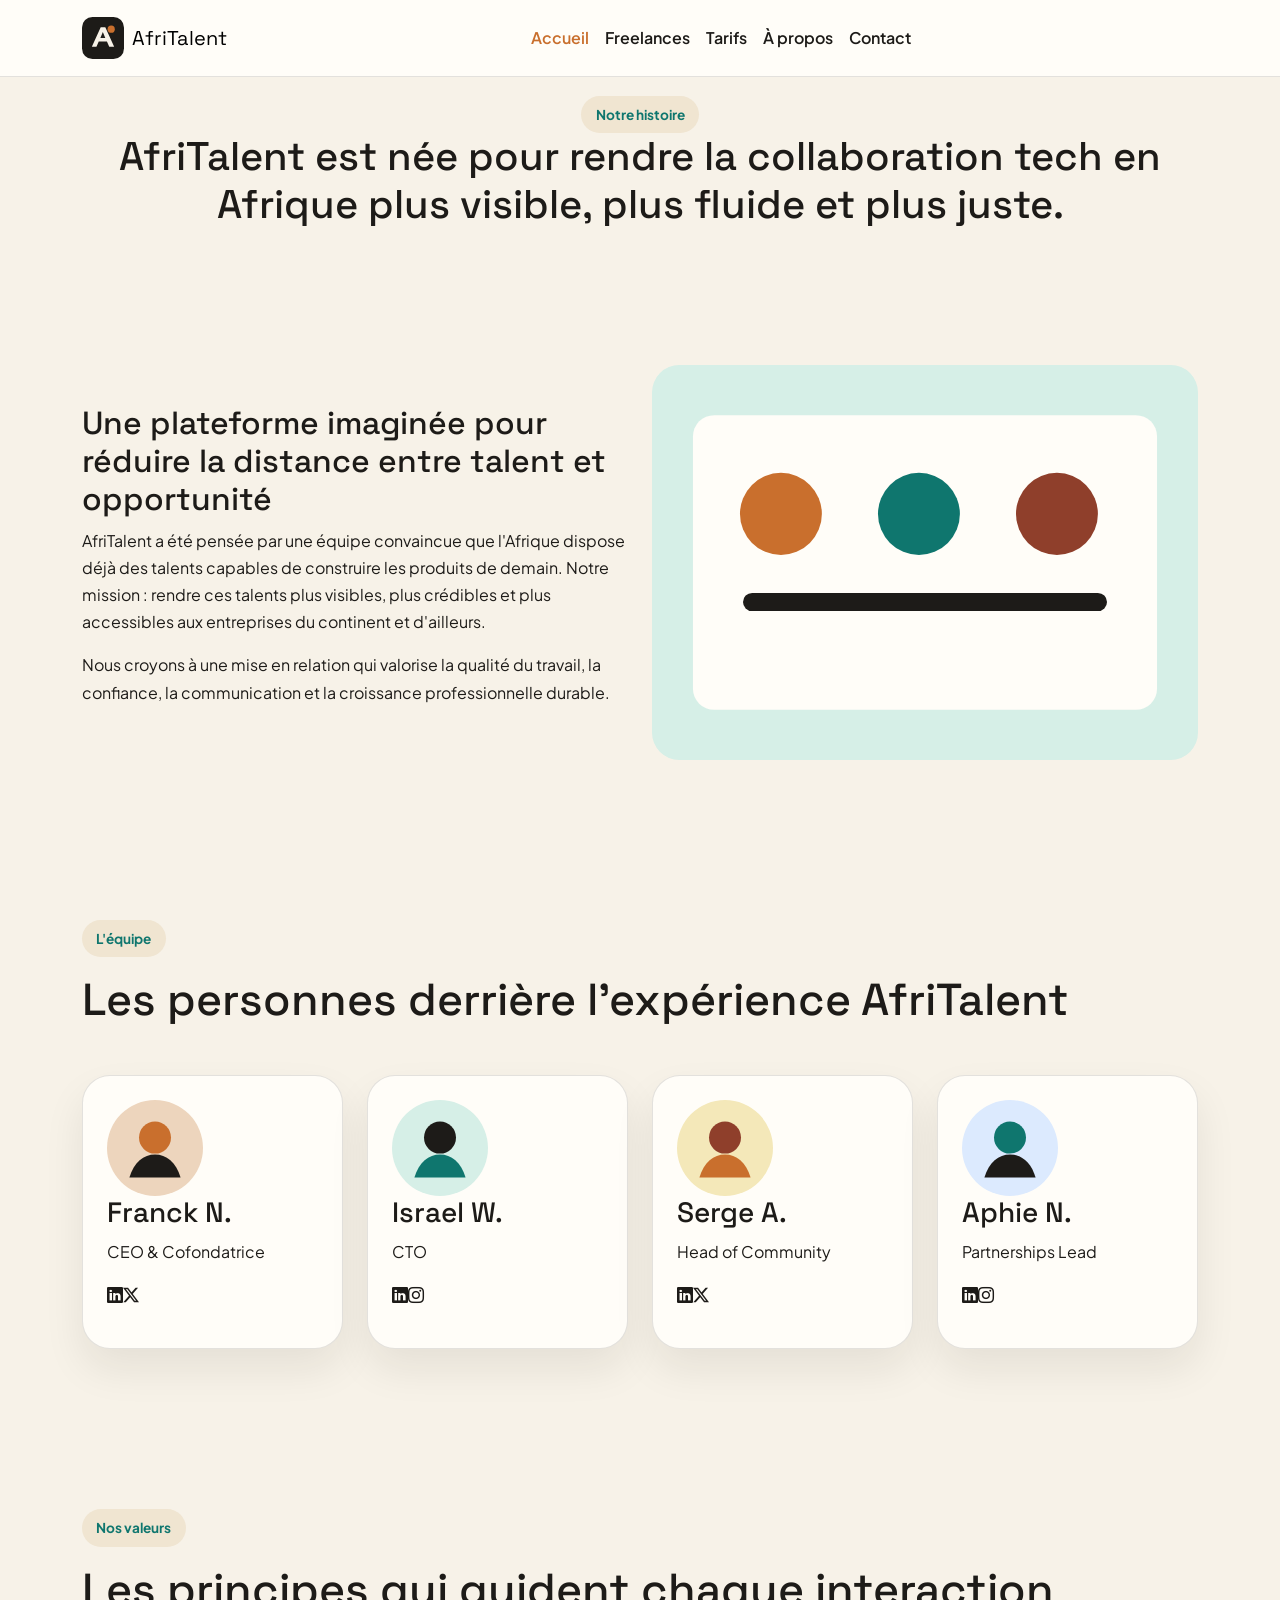
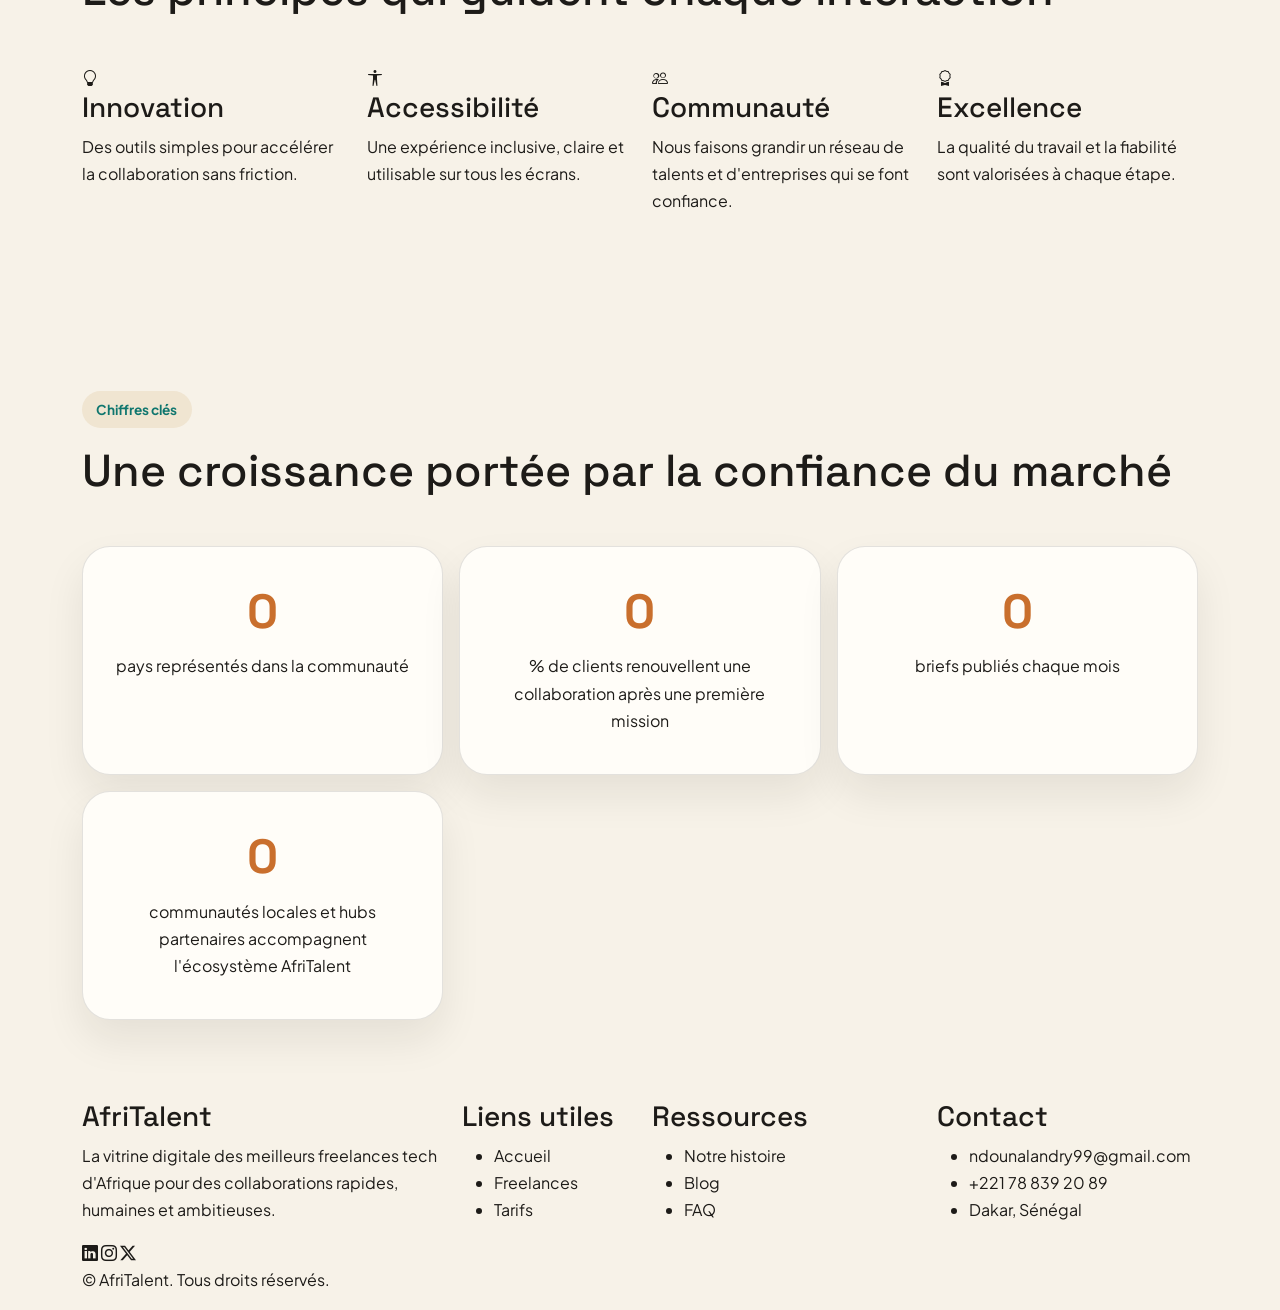
==== commit ad166605: "CSS : responsive design mobile et tablette, media queries" ====
--- a/about.html
+++ b/about.html
@@ -1,10 +1,11 @@
 <!DOCTYPE html>
 <html lang="fr">
+
 <head>
     <meta charset="UTF-8">
     <meta name="viewport" content="width=device-width, initial-scale=1.0">
     <title>AfriTalent — À propos</title>
-    
+
     <!-- Bootstrap 5 via CDN : feuille de style -->
     <link href="https://cdn.jsdelivr.net/npm/bootstrap@5.3.0/dist/css/bootstrap.min.css" rel="stylesheet">
 
@@ -12,9 +13,12 @@
     <link rel="stylesheet" href="css/style.css">
     <link rel="preconnect" href="https://fonts.googleapis.com">
     <link rel="preconnect" href="https://fonts.gstatic.com" crossorigin>
-    <link href="https://fonts.googleapis.com/css2?family=Plus+Jakarta+Sans:wght@400;500;600;700;800&family=Space+Grotesk:wght@500;700&display=swap" rel="stylesheet">
+    <link
+        href="https://fonts.googleapis.com/css2?family=Plus+Jakarta+Sans:wght@400;500;600;700;800&family=Space+Grotesk:wght@500;700&display=swap"
+        rel="stylesheet">
     <link href="https://cdn.jsdelivr.net/npm/bootstrap-icons@1.11.3/font/bootstrap-icons.min.css" rel="stylesheet">
 </head>
+
 <body>
     <header>
         <nav class="navbar navbar-expand-lg fixed-top site-navbar" aria-label="Navigation principale">
@@ -40,70 +44,172 @@
     </header>
 
     <main id="main-content">
-    <section class="page-hero">
-      <div class="container">
-        <div class="text-center">
-          <span class="badge-section">Notre histoire</span>
-          <h1>AfriTalent est née pour rendre la collaboration tech en Afrique plus visible, plus fluide et plus juste.</h1>
-        </div>
-      </div>
-    </section>
-    <section class="section-espace">
-      <div class="container">
-        <div class="row align-items-center">
-          <div class="col-lg-6">
-            <h2>Une plateforme imaginée pour réduire la distance entre talent et opportunité</h2>
-            <p>AfriTalent a été pensée par une équipe convaincue que l'Afrique dispose déjà des talents capables de construire les produits de demain. Notre mission : rendre ces talents plus visibles, plus crédibles et plus accessibles aux entreprises du continent et d'ailleurs.</p>
-            <p>Nous croyons à une mise en relation qui valorise la qualité du travail, la confiance, la communication et la croissance professionnelle durable.</p>
-          </div>
-          <div class="col-lg-6">
-            <img src="images/about-story.svg" alt="Illustration de l'équipe AfriTalent en atelier collaboratif">
-          </div>
-        </div>
-      </div>
-    </section>
-    <section class="section-espace">
-      <div class="container">
-        <div class="entete-section mb-5"><span class="badge-section">L'équipe</span><h2>Les personnes derrière l'expérience AfriTalent</h2></div>
-        <div class="row g-4">
-          <div class="col-md-3"><article class="carte-equipe"><img src="images/team-franck.svg" alt="Portrait illustré de Franck, cofondatrice" width="96" height="96"><h3>Franck N.</h3><p>CEO &amp; Cofondatrice</p><div class="liens-sociaux"><a href="#" aria-label="LinkedIn Nadia"><i class="bi bi-linkedin"></i></a><a href="#" aria-label="X Nadia"><i class="bi bi-twitter-x"></i></a></div></article></div>
-          <div class="col-md-3"><article class="carte-equipe"><img src="images/team-israel.svg" alt="Portrait illustré de Israel, directeur technique" width="96" height="96"><h3>Israel W.</h3><p>CTO</p><div class="liens-sociaux"><a href="#" aria-label="LinkedIn Jules"><i class="bi bi-linkedin"></i></a><a href="#" aria-label="Instagram Jules"><i class="bi bi-instagram"></i></a></div></article></div>
-          <div class="col-md-3"><article class="carte-equipe"><img src="images/team-serge.svg" alt="Portrait illustré de Serge, responsable communauté" width="96" height="96"><h3>Serge A.</h3><p>Head of Community</p><div class="liens-sociaux"><a href="#" aria-label="LinkedIn Lamia"><i class="bi bi-linkedin"></i></a><a href="#" aria-label="X Lamia"><i class="bi bi-twitter-x"></i></a></div></article></div>
-          <div class="col-md-3"><article class="carte-equipe"><img src="images/team-aphie.svg" alt="Portrait illustré de Aphie, responsable partenariats" width="96" height="96"><h3>Aphie N.</h3><p>Partnerships Lead</p><div class="liens-sociaux"><a href="#" aria-label="LinkedIn Chris"><i class="bi bi-linkedin"></i></a><a href="#" aria-label="Instagram Chris"><i class="bi bi-instagram"></i></a></div></article></div>
-        </div>
-      </div>
-    </section>
-    <section class="section-espace">
-      <div class="container">
-        <div class="entete-section mb-5"><span class="badge-section">Nos valeurs</span><h2>Les principes qui guident chaque interaction</h2></div>
-        <div class="row g-4">
-          <div class="col-md-3"><article class="carte-valeur"><i class="bi bi-lightbulb"></i><h3>Innovation</h3><p>Des outils simples pour accélérer la collaboration sans friction.</p></article></div>
-          <div class="col-md-3"><article class="carte-valeur"><i class="bi bi-universal-access"></i><h3>Accessibilité</h3><p>Une expérience inclusive, claire et utilisable sur tous les écrans.</p></article></div>
-          <div class="col-md-3"><article class="carte-valeur"><i class="bi bi-people"></i><h3>Communauté</h3><p>Nous faisons grandir un réseau de talents et d'entreprises qui se font confiance.</p></article></div>
-          <div class="col-md-3"><article class="carte-valeur"><i class="bi bi-award"></i><h3>Excellence</h3><p>La qualité du travail et la fiabilité sont valorisées à chaque étape.</p></article></div>
-        </div>
-      </div>
-    </section>
-    <section class="section-espace">
-      <div class="container">
-        <div class="entete-section mb-5"><span class="badge-section">Chiffres clés</span><h2>Une croissance portée par la confiance du marché</h2></div>
-        <div class="ligne-stats">
-          <article class="carte-stat"><span data-target="24">0</span><p>pays représentés dans la communauté</p></article>
-          <article class="carte-stat"><span data-target="93">0</span><p>% de clients renouvellent une collaboration après une première mission</p></article>
-          <article class="carte-stat"><span data-target="350">0</span><p>briefs publiés chaque mois</p></article>
-          <article class="carte-stat"><span data-target="18">0</span><p>communautés locales et hubs partenaires accompagnent l'écosystème AfriTalent</p></article>
-        </div>
-      </div>
-    </section>
-  </main>
+        <section class="page-hero">
+            <div class="container">
+                <div class="text-center">
+                    <span class="badge-section">Notre histoire</span>
+                    <h1>AfriTalent est née pour rendre la collaboration tech en Afrique plus visible, plus fluide et plus juste.</h1>
+                </div>
+            </div>
+        </section>
+        <section class="section-espace">
+            <div class="container">
+                <div class="row align-items-center">
+                    <div class="col-lg-6">
+                        <h2>Une plateforme imaginée pour réduire la distance entre talent et opportunité</h2>
+                        <p>
+                            AfriTalent a été pensée par une équipe convaincue que l'Afrique dispose déjà des talents
+                            capables de construire les produits de demain. Notre mission : rendre ces talents plus
+                            visibles, plus crédibles et plus accessibles aux entreprises du continent et d'ailleurs.
+                        </p>
+                        <p>
+                            Nous croyons à une mise en relation qui valorise la qualité du travail, la confiance, la
+                            communication et la croissance professionnelle durable.
+                        </p>
+                    </div>
+                    <div class="col-lg-6">
+                        <img src="images/about-story.svg" alt="Illustration de l'équipe AfriTalent en atelier collaboratif">
+                    </div>
+                </div>
+            </div>
+        </section>
+        <section class="section-espace">
+            <div class="container">
+                <div class="entete-section mb-5"><span class="badge-section">L'équipe</span>
+                    <h2>Les personnes derrière l'expérience AfriTalent</h2>
+                </div>
+                <div class="row g-4">
+                    <div class="col-12 col-sm-6 col-md-4 col-lg-3">
+                        <article class="carte-equipe"><img src="images/team-franck.svg" alt="Portrait illustré de Franck, cofondatrice" width="96" height="96">
+                            <h3>Franck N.</h3>
+                            <p>CEO &amp; Cofondatrice</p>
+                            <div class="liens-sociaux"><a href="#" aria-label="LinkedIn Nadia"><i class="bi bi-linkedin"></i></a><a href="#" aria-label="X Nadia"><i class="bi bi-twitter-x"></i></a></div>
+                        </article>
+                    </div>
+                    <div class="col-12 col-sm-6 col-md-4 col-lg-3">
+                        <article class="carte-equipe"><img src="images/team-israel.svg" alt="Portrait illustré de Israel, directeur technique" width="96" height="96">
+                            <h3>Israel W.</h3>
+                            <p>CTO</p>
+                            <div class="liens-sociaux"><a href="#" aria-label="LinkedIn Jules"><i class="bi bi-linkedin"></i></a><a href="#" aria-label="Instagram Jules"><i class="bi bi-instagram"></i></a></div>
+                        </article>
+                    </div>
+                    <div class="col-12 col-sm-6 col-md-4 col-lg-3">
+                        <article class="carte-equipe"><img src="images/team-serge.svg" alt="Portrait illustré de Serge, responsable communauté" width="96" height="96">
+                            <h3>Serge A.</h3>
+                            <p>Head of Community</p>
+                            <div class="liens-sociaux"><a href="#" aria-label="LinkedIn Lamia"><i class="bi bi-linkedin"></i></a><a href="#" aria-label="X Lamia"><i class="bi bi-twitter-x"></i></a></div>
+                        </article>
+                    </div>
+                    <div class="col-12 col-sm-6 col-md-4 col-lg-3">
+                        <article class="carte-equipe"><img src="images/team-aphie.svg" alt="Portrait illustré de Aphie, responsable partenariats" width="96" height="96">
+                            <h3>Aphie N.</h3>
+                            <p>Partnerships Lead</p>
+                            <div class="liens-sociaux"><a href="#" aria-label="LinkedIn Chris"><i class="bi bi-linkedin"></i></a><a href="#" aria-label="Instagram Chris"><i class="bi bi-instagram"></i></a></div>
+                        </article>
+                    </div>
+                </div>
+            </div>
+        </section>
+        <section class="section-espace">
+            <div class="container">
+                <div class="entete-section mb-5"><span class="badge-section">Nos valeurs</span>
+                    <h2>Les principes qui guident chaque interaction</h2>
+                </div>
+                <div class="row g-4">
+                    <div class="col-md-3">
+                        <article class="carte-valeur"><i class="bi bi-lightbulb"></i>
+                            <h3>Innovation</h3>
+                            <p>Des outils simples pour accélérer la collaboration sans friction.</p>
+                        </article>
+                    </div>
+                    <div class="col-md-3">
+                        <article class="carte-valeur"><i class="bi bi-universal-access"></i>
+                            <h3>Accessibilité</h3>
+                            <p>Une expérience inclusive, claire et utilisable sur tous les écrans.</p>
+                        </article>
+                    </div>
+                    <div class="col-md-3">
+                        <article class="carte-valeur"><i class="bi bi-people"></i>
+                            <h3>Communauté</h3>
+                            <p>Nous faisons grandir un réseau de talents et d'entreprises qui se font confiance.</p>
+                        </article>
+                    </div>
+                    <div class="col-md-3">
+                        <article class="carte-valeur"><i class="bi bi-award"></i>
+                            <h3>Excellence</h3>
+                            <p>La qualité du travail et la fiabilité sont valorisées à chaque étape.</p>
+                        </article>
+                    </div>
+                </div>
+            </div>
+        </section>
+        <section class="section-espace">
+            <div class="container">
+                <div class="entete-section mb-5"><span class="badge-section">Chiffres clés</span>
+                    <h2>Une croissance portée par la confiance du marché</h2>
+                </div>
+                <div class="ligne-stats">
+                    <article class="carte-stat"><span data-target="24">0</span>
+                        <p>pays représentés dans la communauté</p>
+                    </article>
+                    <article class="carte-stat"><span data-target="93">0</span>
+                        <p>% de clients renouvellent une collaboration après une première mission</p>
+                    </article>
+                    <article class="carte-stat"><span data-target="350">0</span>
+                        <p>briefs publiés chaque mois</p>
+                    </article>
+                    <article class="carte-stat"><span data-target="18">0</span>
+                        <p>communautés locales et hubs partenaires accompagnent l'écosystème AfriTalent</p>
+                    </article>
+                </div>
+            </div>
+        </section>
+    </main>
 
     <footer class="site-footer">
         <div class="container">
             <div class="row g-4">
-                <div class="col-lg-4"><h3>AfriTalent</h3><p>La vitrine digitale des meilleurs freelances tech d'Afrique pour des collaborations rapides, humaines et ambitieuses.</p><div class="liens-sociaux"><a href="#" aria-label="LinkedIn AfriTalent"><i class="bi bi-linkedin"></i></a><a href="#" aria-label="Instagram AfriTalent"><i class="bi bi-instagram"></i></a><a href="#" aria-label="X AfriTalent"><i class="bi bi-twitter-x"></i></a></div></div>
-                <div class="col-6 col-lg-2"><h3>Liens utiles</h3><ul class="liens-footer"><li><a href="index.html">Accueil</a></li><li><a href="freelances.html">Freelances</a></li><li><a href="tarifs.html">Tarifs</a></li></ul></div>
-                <div class="col-6 col-lg-3"><h3>Ressources</h3><ul class="liens-footer"><li><a href="about.html">Notre histoire</a></li><li><a href="index.html#blog">Blog</a></li><li><a href="tarifs.html#faq">FAQ</a></li></ul></div>
-                <div class="col-lg-3"><h3>Contact</h3><ul class="liens-footer"><li><a href="mailto:ndounalandry99@gmail.com">ndounalandry99@gmail.com</a></li><li><a href="tel:+221788392089">+221 78 839 20 89</a></li><li>Dakar, Sénégal</li></ul></div>
+                <div class="col-lg-4">
+                    <h3>AfriTalent</h3>
+                    <p>
+                        La vitrine digitale des meilleurs freelances tech d'Afrique pour des collaborations rapides,
+                        humaines et ambitieuses.
+                    </p>
+                    <div class="liens-sociaux">
+                        <a href="#" aria-label="LinkedIn AfriTalent">
+                            <i class="bi bi-linkedin"></i>
+                        </a>
+                        <a href="#" aria-label="Instagram AfriTalent">
+                            <i class="bi bi-instagram"></i>
+                        </a>
+                        <a href="#" aria-label="X AfriTalent"><i class="bi bi-twitter-x"></i>
+                        </a>
+                    </div>
+                </div>
+                <div class="col-6 col-lg-2">
+                    <h3>Liens utiles</h3>
+                    <ul class="liens-footer">
+                        <li><a href="index.html">Accueil</a></li>
+                        <li><a href="freelances.html">Freelances</a></li>
+                        <li><a href="tarifs.html">Tarifs</a></li>
+                    </ul>
+                </div>
+                <div class="col-6 col-lg-3">
+                    <h3>Ressources</h3>
+                    <ul class="liens-footer">
+                        <li><a href="about.html">Notre histoire</a></li>
+                        <li><a href="index.html#blog">Blog</a></li>
+                        <li><a href="tarifs.html#faq">FAQ</a></li>
+                    </ul>
+                </div>
+                <div class="col-lg-3">
+                    <h3>Contact</h3>
+                    <ul class="liens-footer">
+                        <li><a href="mailto:ndounalandry99@gmail.com">ndounalandry99@gmail.com</a></li>
+                        <li><a href="tel:+221788392089">+221 78 839 20 89</a></li>
+                        <li>Dakar, Sénégal</li>
+                    </ul>
+                </div>
             </div>
             <p>&copy; <span></span> AfriTalent. Tous droits réservés.</p>
         </div>
@@ -115,4 +221,5 @@
     <!-- Votre script JavaScript -->
     <script src="js/main.js"></script>
 </body>
-</html>
+
+</html>
--- a/css/style.css
+++ b/css/style.css
@@ -1,9 +1,6 @@
-/* ============================================
-   VARIABLES CSS
-   ============================================
-   Les variables CSS permettent de définir des valeurs réutilisables
-   dans tout le fichier. Si on change une couleur ici, elle change partout.
-*/
+/* ==========================================================================
+   VARIABLES CSS ET STYLES DE BASE (CONSERVÉS DE TON CODE D'ORIGINE)
+   ========================================================================== */
 :root {
   --couleur-fond: #f7f2e8;
   --couleur-surface: #fffdf8;
@@ -20,13 +17,6 @@
   --hauteur-navbar: 88px;
 }
 
-/* ============================================
-   RESET ET STYLES DE BASE
-   ============================================
-   Le reset permet de partir sur des bases communes entre tous les navigateurs.
-   * : s'applique à tous les éléments
-   box-sizing: border-box : inclut le padding et la bordure dans la taille totale
-*/
 * { box-sizing: border-box; }
 html { scroll-behavior: smooth; }
 
@@ -38,55 +28,42 @@
   line-height: 1.7;
 }
 
-img { max-width: 100%; display: block; }
+img { max-width: 100%; height: auto; display: block; }
 a { color: inherit; text-decoration: none; }
-h1, h2, h3, .navbar-brand span { font-family: "Space Grotesk", sans-serif; line-height: 1.1; }
-
-/* ============================================
-   SECTIONS DE BASE
-   ============================================
-   Ces classes gèrent l'espacement entre les sections principales.
-*/
-.page-hero { padding: 4rem 0 2rem; }
+h1, h2, h3, .navbar-brand span { font-family: "Space Grotesk", sans-serif; line-height: 1.2; }
+
+/* Espacements généraux */
+.page-hero { padding: 6rem 0 3rem; }
 .section-espace { padding: 5rem 0; }
 
-/* ============================================
-   SECTION HERO
-   ============================================
-   La section hero est la première section visible sur la page.
-   Elle utilise une mise en page asymétrique (texte à gauche, image à droite).
-*/
+/* ==========================================================================
+   ELEMENTS DE PAGE (HERO, CARTES, BENTO)
+   ========================================================================== */
 .section-hero {
   padding-top: calc(var(--hauteur-navbar) + 2rem);
-  min-height: 100vh;
+  min-height: 80vh;
   display: flex;
   align-items: center;
-  padding-bottom: 5rem;
+  padding-bottom: 4rem;
 }
 
 .titre-hero {
-  font-size: clamp(2.9rem, 5vw, 5.6rem);
+  font-size: clamp(2.2rem, 4vw, 4.5rem);
   margin: 1rem 0;
-  max-width: 11ch;
 }
 
 .sous-titre-hero {
   font-size: 1.1rem;
   color: var(--couleur-attenu);
-  max-width: 60ch;
-}
-
-.visuel-hero {
-  position: relative;
-  padding: 2rem;
-}
-
-/* Ligne de statistiques : utilise CSS Grid pour 3 colonnes égales */
+  margin-bottom: 1.5rem;
+}
+
+/* Ligne de statistiques en CSS Grid */
 .ligne-stats {
   display: grid;
   grid-template-columns: repeat(3, 1fr);
   gap: 1rem;
-  margin-top: 2rem;
+  margin-top: 2.5rem;
 }
 
 .carte-stat {
@@ -95,20 +72,20 @@
   border-radius: var(--rayon-xl);
   box-shadow: var(--ombre-douce);
   padding: 1.5rem;
+  text-align: center;
 }
 
 .carte-stat span {
   display: block;
   font-family: "Space Grotesk", sans-serif;
-  font-size: clamp(2rem, 5vw, 3.5rem);
+  font-size: clamp(1.8rem, 4vw, 3rem);
   font-weight: 700;
   color: var(--couleur-primaire);
 }
 
 .entete-section h2 {
-  font-size: clamp(2rem, 4vw, 3.4rem);
+  font-size: clamp(1.8rem, 3.5vw, 3rem);
   margin-top: 1rem;
-  max-width: 16ch;
 }
 
 .badge-section {
@@ -121,22 +98,15 @@
   font-size: .85rem;
 }
 
-/* ============================================
-   GRILLE BENTO (Comment ça marche)
-   ============================================
-   CSS Grid permet de créer des mises en page complexes facilement.
-   grid-template-columns: repeat(12, 1fr) : crée 12 colonnes égales
-   grid-column: span 4 : chaque carte occupe 4 colonnes (donc 3 cartes par ligne)
-*/
+/* Grille Bento responsive par défaut (Mobile First) */
 .grille-bento {
   display: grid;
-  grid-template-columns: repeat(12, 1fr);
-  gap: 1rem;
+  grid-template-columns: 1fr; /* 1 seule colonne sur mobile par défaut */
+  gap: 1.5rem;
 }
 
 .carte-bento {
-  grid-column: span 4;
-  min-height: 220px;
+  min-height: 200px;
   display: flex;
   flex-direction: column;
   justify-content: space-between;
@@ -150,365 +120,127 @@
 .numero-etape {
   color: var(--couleur-attenu);
   font-weight: 800;
-  letter-spacing: .08em;
-}
-
-/* ============================================
-   CARTES DE SERVICES AVEC EFFET HOVER
-   ============================================
-   L'effet hover se déclenche quand la souris passe sur l'élément.
-   transition : définit la durée et le type d'animation
-   transform translateY(-8px) : soulève la carte de 8px vers le haut
-*/
-.carte-service {
-  min-height: 220px;
+}
+
+/* Cartes classiques */
+.carte-service, .carte-freelance, .carte-tarif, .carte-blog, .carte-equipe {
   background: var(--couleur-surface);
   border: 1px solid var(--couleur-bordure);
   border-radius: var(--rayon-xl);
   box-shadow: var(--ombre-douce);
   padding: 1.5rem;
-  transition: transform .25s ease, box-shadow .25s ease, border-color .25s ease;
-}
-
-.carte-service:hover, .carte-service:focus-within {
-  transform: translateY(-8px);
-  border-color: rgba(201, 111, 45, .4);
-}
-
-/* ============================================
-   TÉMOIGNAGES (Carrousel Bootstrap)
-   ============================================
-   Les styles pour les cartes de témoignages.
-   Le carrousel lui-même est géré par Bootstrap.
-*/
-.carte-temoignage {
-  background: var(--couleur-surface);
-  border: 1px solid var(--couleur-bordure);
-  border-radius: var(--rayon-xl);
-  box-shadow: var(--ombre-douce);
-  padding: 1.5rem;
-  max-width: 720px;
-  margin: 0 auto;
-  text-align: center;
-}
-
-.carte-temoignage img {
-  border-radius: 50%;
-  margin: 0 auto 1rem;
-}
-
-.role {
-  color: var(--couleur-attenu);
-}
-
-.stars {
-  color: #f4b942;
-}
-
-/* ============================================
-   CARTES DE BLOG
-   ============================================
-*/
-.carte-blog {
-  background: var(--couleur-surface);
-  border: 1px solid var(--couleur-bordure);
-  border-radius: var(--rayon-xl);
-  box-shadow: var(--ombre-douce);
-  padding: 1.5rem;
-}
-
-/* ============================================
-   BANNIÈRE CTA (Appel à l'action)
-   ============================================
-   background: linear-gradient : crée un dégradé de couleurs
-*/
+  margin-bottom: 1rem;
+  height: 100%; /* Permet d'avoir des hauteurs égales dans Bootstrap */
+}
+
+/* Bannière CTA */
 .banniere-cta {
-  padding: 2rem;
-  border-radius: calc(var(--rayon-xl) + 6px);
-  background: linear-gradient(135deg, rgba(15, 118, 110, .92), rgba(201, 111, 45, .9)), var(--couleur-secondaire);
+  padding: 2.5rem;
+  border-radius: var(--rayon-xl);
+  background: linear-gradient(135deg, rgba(15, 118, 110, .95), rgba(201, 111, 45, .95));
   color: #fff;
   display: flex;
-  justify-content: space-between;
-  align-items: center;
-  gap: 2rem;
-}
-
-/* ============================================
-   CARTES D'ÉQUIPE (page À propos)
-   ============================================
-*/
-.carte-equipe {
-  background: var(--couleur-surface);
-  border: 1px solid var(--couleur-bordure);
-  border-radius: var(--rayon-xl);
-  box-shadow: var(--ombre-douce);
-  padding: 1.5rem;
-  text-align: center;
-  height: 100%;
-}
-
-.carte-equipe img {
-  border-radius: 50%;
-  margin: 0 auto 1rem;
-}
-
-/* ============================================
-   CARTES DE VALEURS (page À propos)
-   ============================================
-*/
-.carte-valeur {
-  background: var(--couleur-surface);
-  border: 1px solid var(--couleur-bordure);
-  border-radius: var(--rayon-xl);
-  box-shadow: var(--ombre-douce);
-  padding: 1.5rem;
-  text-align: center;
-  height: 100%;
-}
-
-.carte-valeur i {
-  font-size: 2rem;
-  color: var(--couleur-secondaire);
-}
-
-/* ============================================
-   CARTES DE TARIFICATION (page Tarifs)
-   ============================================
-*/
-.carte-tarif {
-  position: relative;
-  height: 100%;
-  background: var(--couleur-surface);
-  border: 1px solid var(--couleur-bordure);
-  border-radius: var(--rayon-xl);
-  box-shadow: var(--ombre-douce);
-  padding: 1.5rem;
-}
-
-.carte-tarif.vedette {
+  flex-direction: column; /* Colonne sur mobile */
+  align-items: flex-start;
+  gap: 1.5rem;
+}
+
+/* Barre de navigation personnalisée */
+.site-navbar {
+  background: var(--couleur-surface);
+  border-bottom: 1px solid var(--couleur-bordure);
+  padding: 0.75rem 0;
+}
+
+.nav-link {
+  font-weight: 600;
+  color: var(--couleur-texte) !important;
+  padding: 0.5rem 1rem;
+}
+
+.nav-link.active {
+  color: var(--couleur-primaire) !important;
+}
+
+/* Boutons de la marque */
+.btn-brand {
+  background-color: var(--couleur-primaire);
+  color: white !important;
+  border-radius: var(--rayon-lg);
+  padding: 0.6rem 1.5rem;
+  font-weight: 600;
+}
+
+.btn-outline-brand {
   border: 2px solid var(--couleur-primaire);
-  transform: scale(1.03);
-}
-
-.badge-populaire {
-  position: absolute;
-  top: 1rem;
-  right: 1rem;
-  background: var(--couleur-primaire);
-  color: #fff;
-  padding: .35rem .75rem;
-  border-radius: 999px;
-  font-size: .85rem;
-  font-weight: 700;
-}
-
-.prix {
-  font-size: 2.8rem;
-  font-family: "Space Grotesk", sans-serif;
-  font-weight: 700;
-}
-
-.prix span {
-  color: var(--couleur-attenu);
-}
-
-.liste-tarifs {
-  list-style: none;
-  padding: 0;
-  margin: 0;
-}
-
-.liste-tarifs li {
-  display: flex;
-  align-items: center;
-  gap: .5rem;
-  margin-bottom: .75rem;
-}
-
-.liste-tarifs li.attenu {
-  color: var(--couleur-attenu);
-}
-
-/* ============================================
-   NAVBAR
-   ============================================
-   backdrop-filter: blur : crée un effet de flou en arrière-plan
-*/
-.site-navbar {
-  padding: 1rem 0;
-  background: rgba(247, 242, 232, .72);
-  backdrop-filter: blur(16px);
-  border-bottom: 1px solid transparent;
-}
-
-.navbar-brand span { font-size: 1.25rem; font-weight: 700; }
-.nav-link { font-weight: 600; color: var(--couleur-attenu); }
-.nav-link.active, .nav-link:hover { color: var(--couleur-texte); }
-
-/* ============================================
-   BOUTONS
-   ============================================
-*/
-.btn-brand, .filter-btn { border-radius: 999px; font-weight: 700; }
-
-.btn-brand {
-  background: var(--couleur-primaire);
-  color: #fff;
-  border: 1px solid var(--couleur-primaire);
-}
-
-.btn-brand:hover {
-  background: var(--couleur-accent);
-  border-color: var(--couleur-accent);
-  color: #fff;
-}
-
-.filter-btn {
-  padding: .8rem 1.1rem;
-  border: 1px solid var(--couleur-bordure);
-  background: var(--couleur-surface);
-  color: var(--couleur-texte);
-}
-
-.filter-btn.active {
-  background: var(--couleur-texte);
-  color: var(--couleur-fond);
-}
-
-.barre-filtres { display: flex; flex-wrap: wrap; gap: .75rem; }
-
-/* ============================================
-   CARTES FREELANCER (page Freelances)
-   ============================================
-*/
-.carte-freelance {
-  border: 1px solid var(--couleur-bordure);
-  border-radius: var(--rayon-xl);
-  overflow: hidden;
-  background: var(--couleur-surface);
-  box-shadow: var(--ombre-douce);
-}
-
-.carte-freelance img {
-  aspect-ratio: 4 / 3;
-  object-fit: cover;
-  background: linear-gradient(135deg, #edd5bd, #d6efe7);
-}
-
-.texte-accent, .meta-profil { color: var(--couleur-attenu); }
-.meta-profil {
-  display: flex;
-  justify-content: space-between;
-  font-weight: 700;
-}
-
-.btn-outline-brand {
-  border: 1px solid var(--couleur-texte);
-  color: var(--couleur-texte);
-  border-radius: 999px;
-  font-weight: 700;
-}
-
-.btn-outline-brand:hover {
-  background: var(--couleur-texte);
-  color: var(--couleur-fond);
-}
-
-/* ============================================
-   FORMULAIRE DE CONTACT (page Contact)
-   ============================================
-*/
-.formulaire-contact {
-  background: var(--couleur-surface);
-  border: 1px solid var(--couleur-bordure);
-  border-radius: var(--rayon-xl);
-  box-shadow: var(--ombre-douce);
-  padding: 1.5rem;
-}
-
-.formulaire-contact .form-control,
-.formulaire-contact .form-select {
-  border-radius: 1rem;
-  border: 1px solid var(--couleur-bordure);
-  background: var(--couleur-surface);
-  color: var(--couleur-texte);
-  padding: .85rem 1rem;
-}
-
-.formulaire-contact .form-control:focus,
-.formulaire-contact .form-select:focus {
-  box-shadow: 0 0 0 .2rem rgba(201, 111, 45, .18);
-  border-color: var(--couleur-primaire);
-}
-
-.erreur-champ {
-  display: block;
-  min-height: 1.4rem;
-  margin-top: .35rem;
-  color: #c0392b;
-}
-
-.succes-formulaire {
-  display: none;
-  padding: 1rem;
-  border-radius: 1rem;
-  background: rgba(15, 118, 110, .12);
-  color: var(--couleur-secondaire);
-  font-weight: 700;
-}
-
-.liste-contact {
-  list-style: none;
-  padding: 0;
-  margin: 0;
-}
-
-.liste-contact li {
-  display: flex;
-  align-items: center;
-  gap: .75rem;
-  margin-bottom: 1rem;
-}
-
-.info-contact {
-  background: var(--couleur-surface);
-  border: 1px solid var(--couleur-bordure);
-  border-radius: var(--rayon-xl);
-  box-shadow: var(--ombre-douce);
-  padding: 1.5rem;
-}
-
-.wrapper-carte iframe { width: 100%; min-height: 320px; border: 0; border-radius: var(--rayon-lg); }
-
-/* ============================================
-   FOOTER
-   ============================================
-*/
-.site-footer {
-  padding: 3.5rem 0 1.5rem;
-  background: #16120f;
-  color: #f8efe4;
-}
-
-.liens-footer {
-  list-style: none;
-  padding: 0;
-  margin: 0;
-}
-
-.liens-footer li + li { margin-top: .75rem; }
-
-.liens-sociaux {
-  display: flex;
-  gap: .75rem;
-}
-
-.liens-sociaux a {
-  width: 40px;
-  height: 40px;
-  display: inline-flex;
-  align-items: center;
-  justify-content: center;
-  border-radius: 50%;
-  background: rgba(255, 255, 255, .08);
-}
+  color: var(--couleur-primaire) !important;
+  border-radius: var(--rayon-lg);
+  padding: 0.6rem 1.5rem;
+  font-weight: 600;
+  background: transparent;
+}
+
+
+/* ==========================================================================
+   MEDIA QUERIES (RESPONSIVE DESIGN)
+   ========================================================================== */
+
+/* 📱 Style pour les écrans de téléphones portables et petits appareils (jusqu'à 767px) */
+@media (max-width: 767px) {
+  .section-hero {
+    text-align: center;
+    padding-top: 7rem;
+  }
+  
+  .section-hero .d-flex {
+    flex-direction: column; /* Les boutons du hero se mettent l'un sous l'autre sur mobile */
+    align-items: center;
+  }
+  
+  .section-hero .btn {
+    width: 100%; /* Les boutons prennent toute la largeur sur mobile */
+  }
+
+  .ligne-stats {
+    grid-template-columns: 1fr; /* Les stats passent en 1 seule colonne verticale */
+    gap: 1rem;
+  }
+
+  .visuel-hero {
+    margin-top: 2rem;
+    padding: 0;
+  }
+  
+  /* Ajustement de la navigation sur mobile */
+  .navbar-collapse {
+    background: var(--couleur-surface);
+    padding: 1rem;
+    border-radius: var(--rayon-lg);
+    margin-top: 0.5rem;
+    box-shadow: var(--ombre-douce);
+  }
+}
+
+/* ➔ 768px : Style pour les tablettes et écrans moyens (à partir de 768px) */
+@media (min-width: 768px) {
+  .grille-bento {
+    grid-template-columns: repeat(2, 1fr); /* La grille Bento passe à 2 colonnes côte à côte */
+  }
+  
+  .banniere-cta {
+    flex-direction: row; /* Le CTA remet le texte à gauche et le bouton à droite */
+    justify-content: space-between;
+    align-items: center;
+  }
+}
+
+/* ➔ 1200px : Style pour les ordinateurs de bureau et grands écrans (à partir de 1200px) */
+@media (min-width: 1200px) {
+  .grille-bento {
+    grid-template-columns: repeat(4, 1fr); /* Sur grand écran, les 4 étapes Bento sont alignées sur 1 seule ligne */
+  }
+  
+  .section-hero {
+    min-height: 100vh; /* Reprend toute la hauteur de l'écran */
+  }
+}
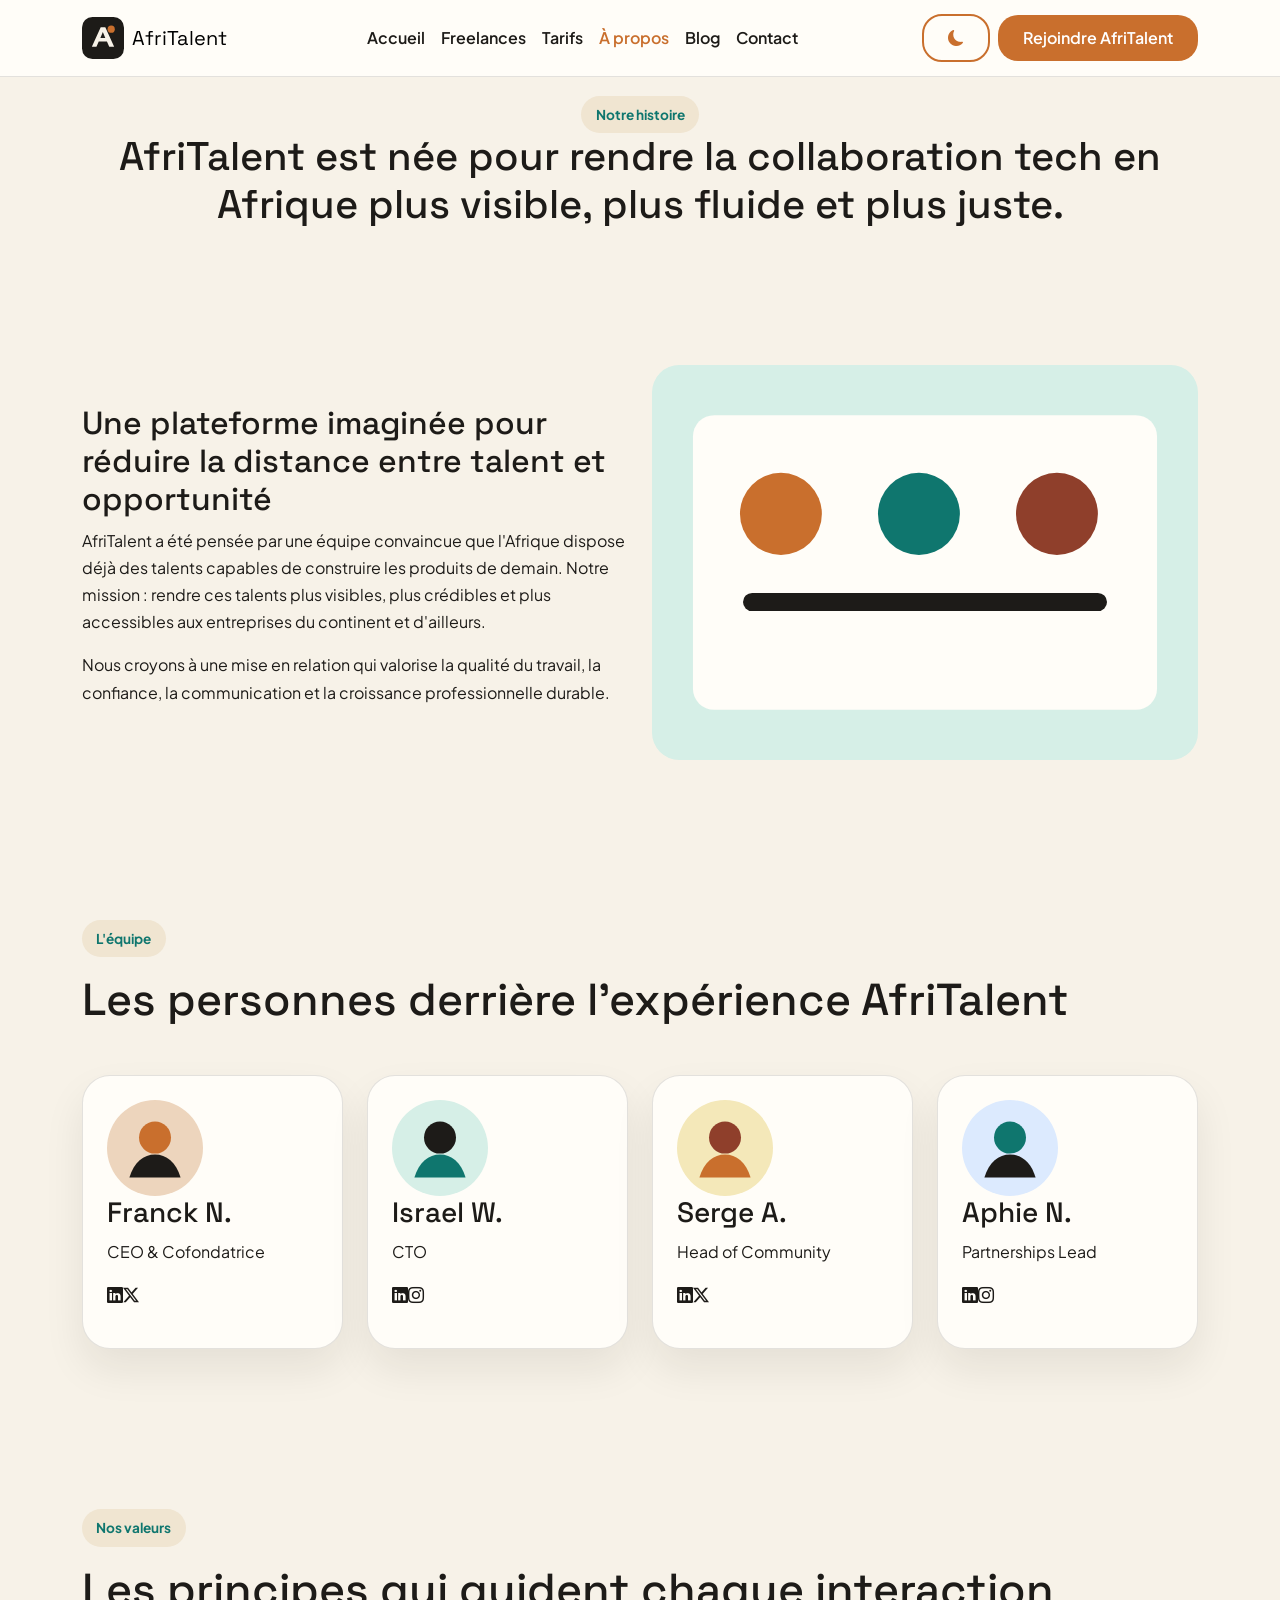
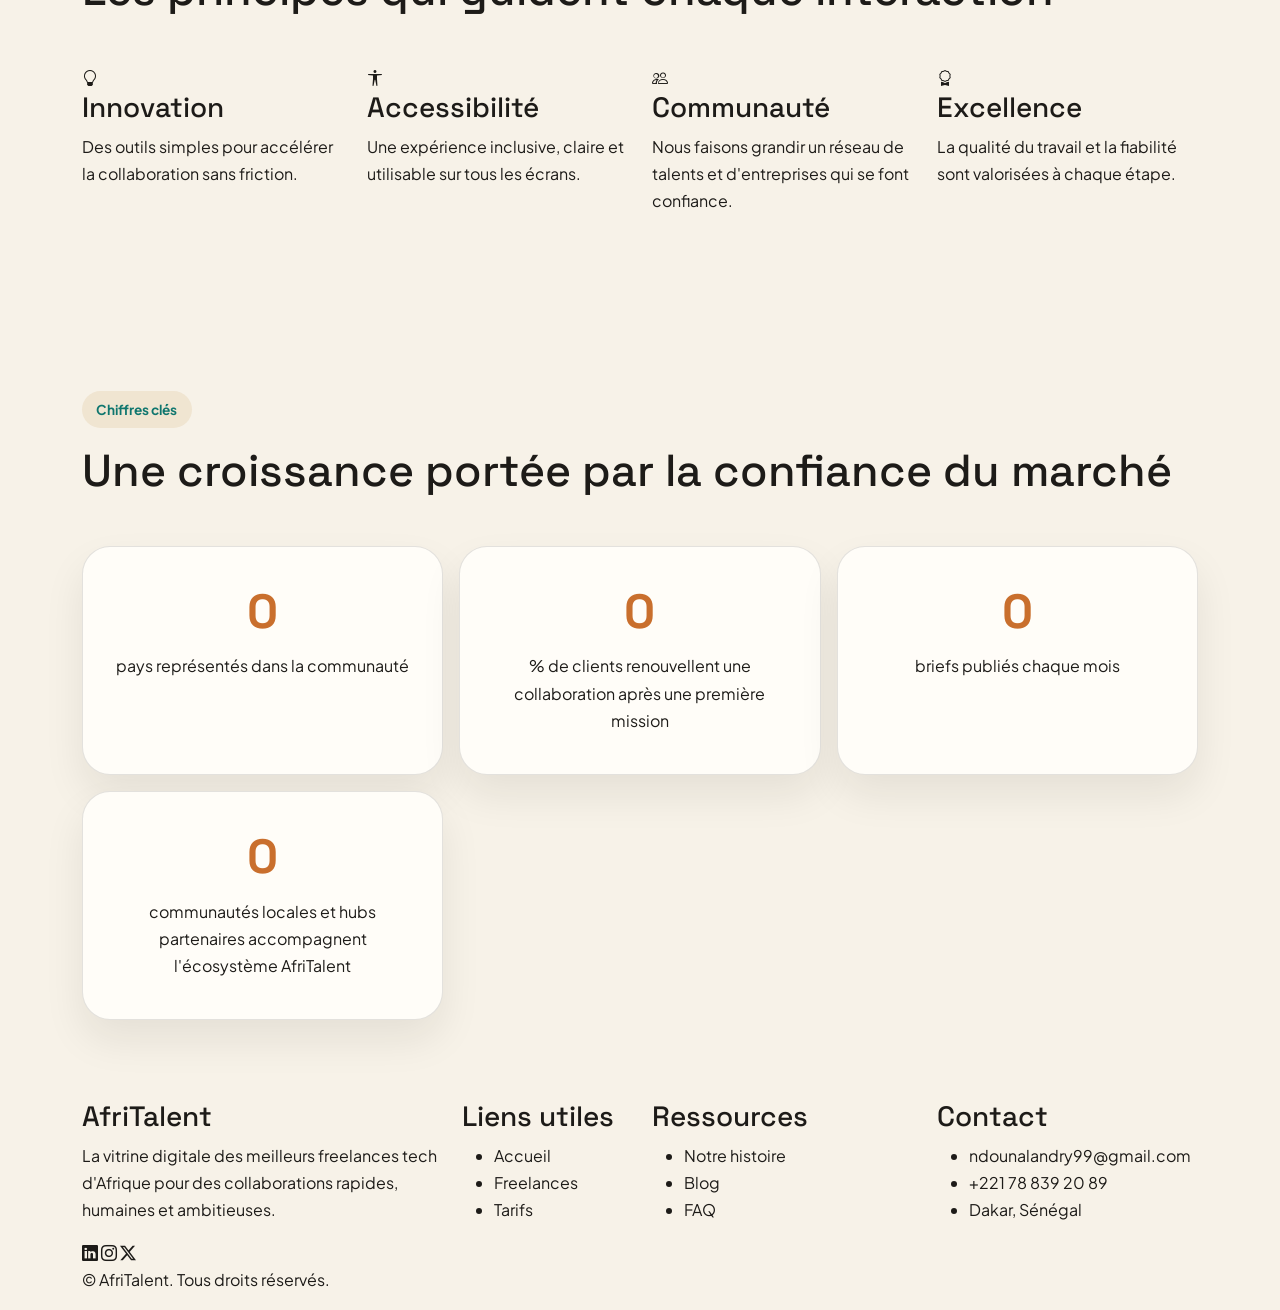
==== commit 512faf8e: "JS : dark mode avec localStorage, navbar dynamique au scroll" ====
--- a/about.html
+++ b/about.html
@@ -23,21 +23,23 @@
     <header>
         <nav class="navbar navbar-expand-lg fixed-top site-navbar" aria-label="Navigation principale">
             <div class="container">
-                <a class="navbar-brand d-flex align-items-center gap-2" href="index.html" aria-label="Accueil AfriTalent">
-                    <img src="images/logo-afritalent.svg" alt="Logo AfriTalent" width="42" height="42">
-                    <span>AfriTalent</span>
-                </a>
-                <button class="navbar-toggler" type="button" data-bs-toggle="collapse" data-bs-target="#navbarNav" aria-controls="navbarNav" aria-expanded="false" aria-label="Toggle navigation">
-                    <span class="navbar-toggler-icon"></span>
-                </button>
-                <div class="collapse navbar-collapse" id="navbarNav">
+                <a class="navbar-brand d-flex align-items-center gap-2" href="index.html"><img src="images/logo-afritalent.svg" alt="Logo AfriTalent" width="42" height="42"><span>AfriTalent</span></a>
+                <button class="navbar-toggler" type="button" data-bs-toggle="collapse" data-bs-target="#mainNavbar" aria-controls="mainNavbar" aria-expanded="false" aria-label="Ouvrir le menu"><span class="navbar-toggler-icon"></span></button>
+                <div class="collapse navbar-collapse" id="mainNavbar">
                     <ul class="navbar-nav mx-auto mb-2 mb-lg-0">
-                        <li class="nav-item"><a class="nav-link active" href="index.html" aria-current="page">Accueil</a></li>
+                        <li class="nav-item"><a class="nav-link" href="index.html">Accueil</a></li>
                         <li class="nav-item"><a class="nav-link" href="freelances.html">Freelances</a></li>
                         <li class="nav-item"><a class="nav-link" href="tarifs.html">Tarifs</a></li>
-                        <li class="nav-item"><a class="nav-link" href="about.html">À propos</a></li>
+                        <li class="nav-item"><a class="nav-link active" href="about.html" aria-current="page">À propos</a></li>
+                        <li class="nav-item"><a class="nav-link" href="index.html#blog">Blog</a></li>
                         <li class="nav-item"><a class="nav-link" href="contact.html">Contact</a></li>
                     </ul>
+                    <div class="d-flex align-items-center gap-2">
+                        <button id="bouton-theme" class="btn btn-outline-brand" aria-label="Changer de thème">
+                            <i id="icone-theme" class="bi bi-moon-fill"></i>
+                        </button>
+                        <a class="btn btn-brand" href="contact.html">Rejoindre AfriTalent</a>
+                    </div>
                 </div>
             </div>
         </nav>
@@ -215,11 +217,14 @@
         </div>
     </footer>
 
+    <button id="bouton-remonter" class="btn-remonter" aria-label="Retour en haut de la page">
+        <i class="bi bi-arrow-up-short"></i>
+    </button>
+
     <!-- Bootstrap 5 via CDN : script JavaScript -->
     <script src="https://cdn.jsdelivr.net/npm/bootstrap@5.3.0/dist/js/bootstrap.bundle.min.js"></script>
 
     <!-- Votre script JavaScript -->
     <script src="js/main.js"></script>
 </body>
-
 </html>
--- a/css/style.css
+++ b/css/style.css
@@ -243,4 +243,62 @@
   .section-hero {
     min-height: 100vh; /* Reprend toute la hauteur de l'écran */
   }
+}
+
+/* ==========================================================================
+   STYLES COMPLÉMENTAIRES POUR LE JAVASCRIPT
+   ========================================================================== */
+
+/* Classes pour le Thème Sombre (Dark Mode) */
+body.theme-sombre {
+  --couleur-fond: #121212;
+  --couleur-surface: #1e1e1e;
+  --couleur-surface-forte: #2a2a2a;
+  --couleur-texte: #f7f2e8;
+  --couleur-attenu: #a39c93;
+  --couleur-bordure: rgba(247, 242, 232, 0.15);
+  --ombre-douce: 0 20px 40px rgba(0, 0, 0, 0.5);
+}
+
+/* Classe pour la Navbar dynamique lors du défilement (Scroll) */
+.site-navbar.navbar-defilement {
+  padding: 0.4rem 0; /* Réduction de la hauteur (effet shrink) */
+  background-color: var(--couleur-surface) !important;
+  box-shadow: 0 4px 20px rgba(0, 0, 0, 0.1); /* Ombre plus marquée */
+}
+
+/* Style de base pour le bouton "Retour en haut" */
+.btn-remonter {
+  position: fixed;
+  bottom: 20px;
+  right: 20px;
+  z-index: 99;
+  background-color: var(--couleur-primaire);
+  color: white;
+  border: none;
+  outline: none;
+  width: 45px;
+  height: 45px;
+  border-radius: 50%;
+  font-size: 24px;
+  cursor: pointer;
+  display: flex;
+  align-items: center;
+  justify-content: center;
+  box-shadow: 0 4px 10px rgba(0, 0, 0, 0.2);
+  
+  /* Effet de transition pour une apparition en douceur */
+  transition: opacity 0.3s ease, transform 0.3s ease;
+  
+  /* Par défaut, le bouton est invisible et légèrement descendu */
+  opacity: 0;
+  transform: translateY(20px);
+  pointer-events: none; /* Empêche de cliquer dessus quand il est invisible */
+}
+
+/* Classe ajoutée par JavaScript pour afficher le bouton */
+.btn-remonter.visible {
+  opacity: 1;
+  transform: translateY(0);
+  pointer-events: auto; /* Permet le clic quand il devient visible */
 }
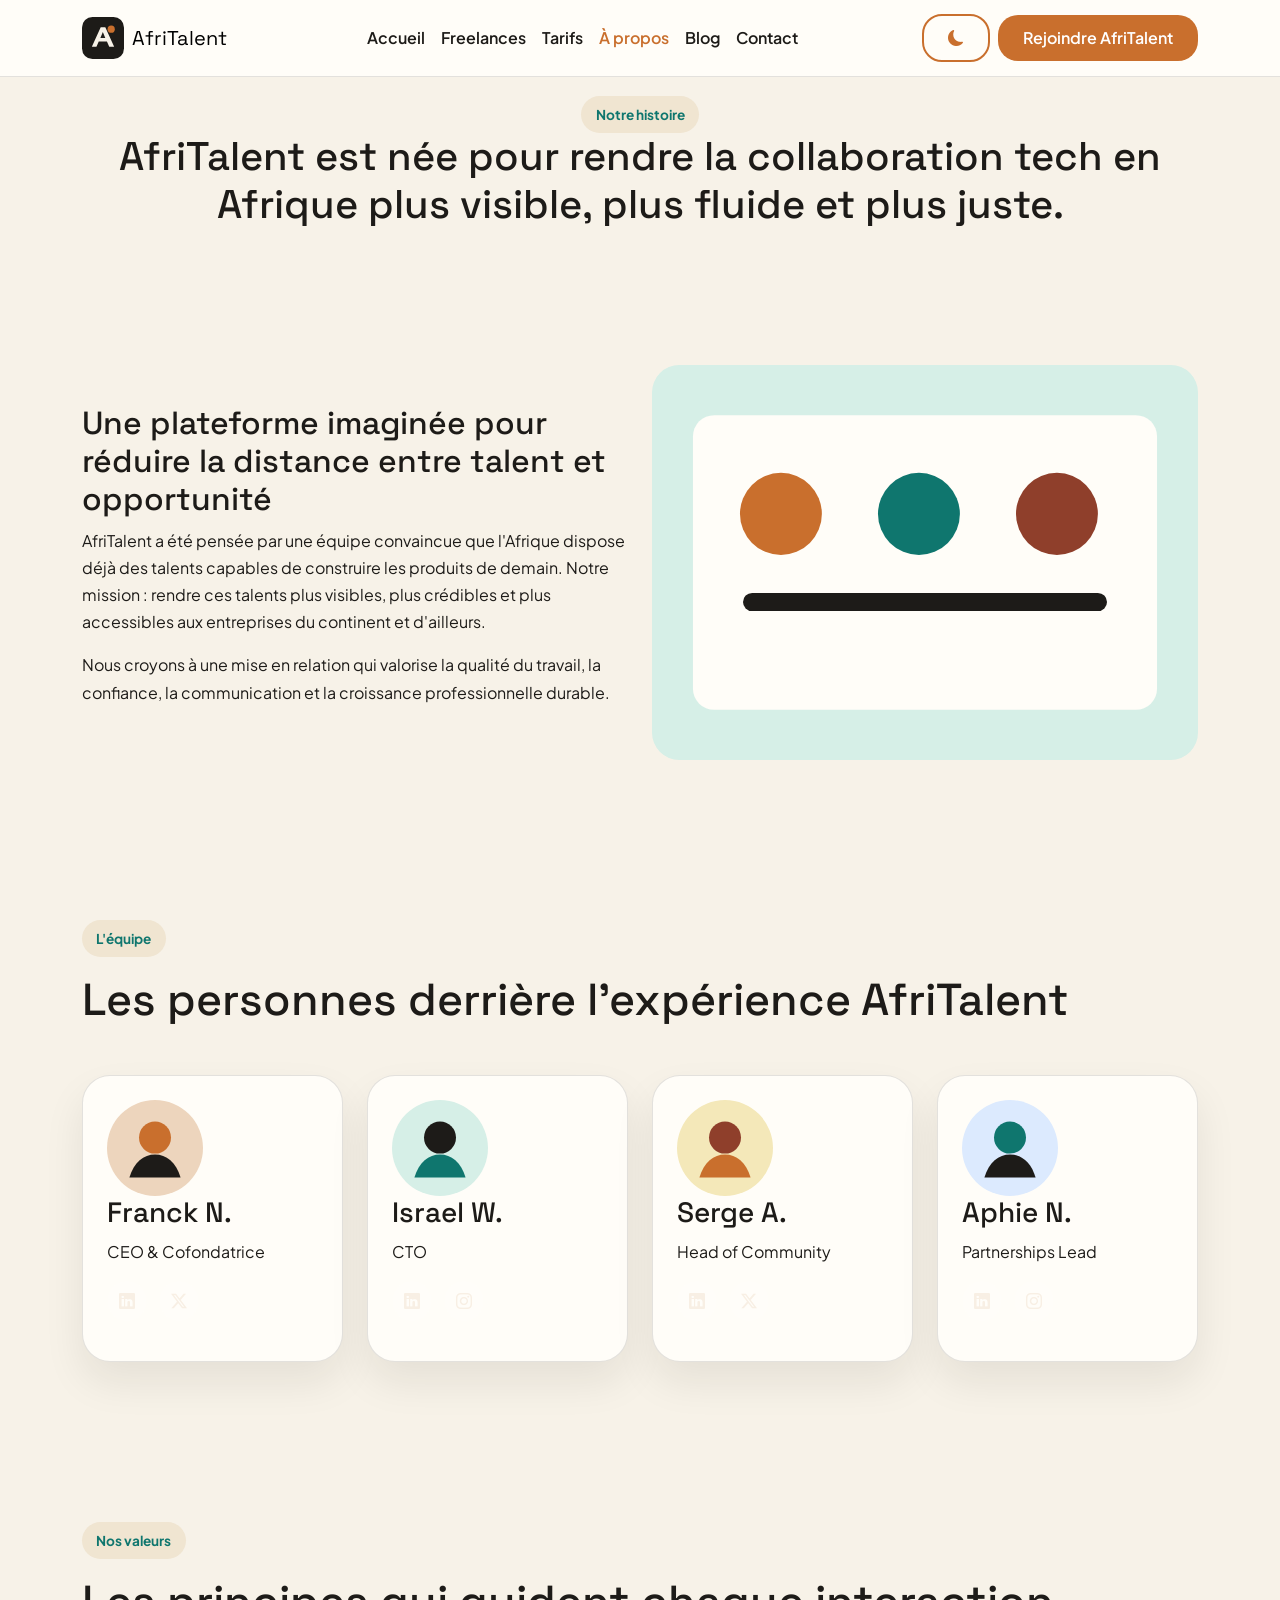
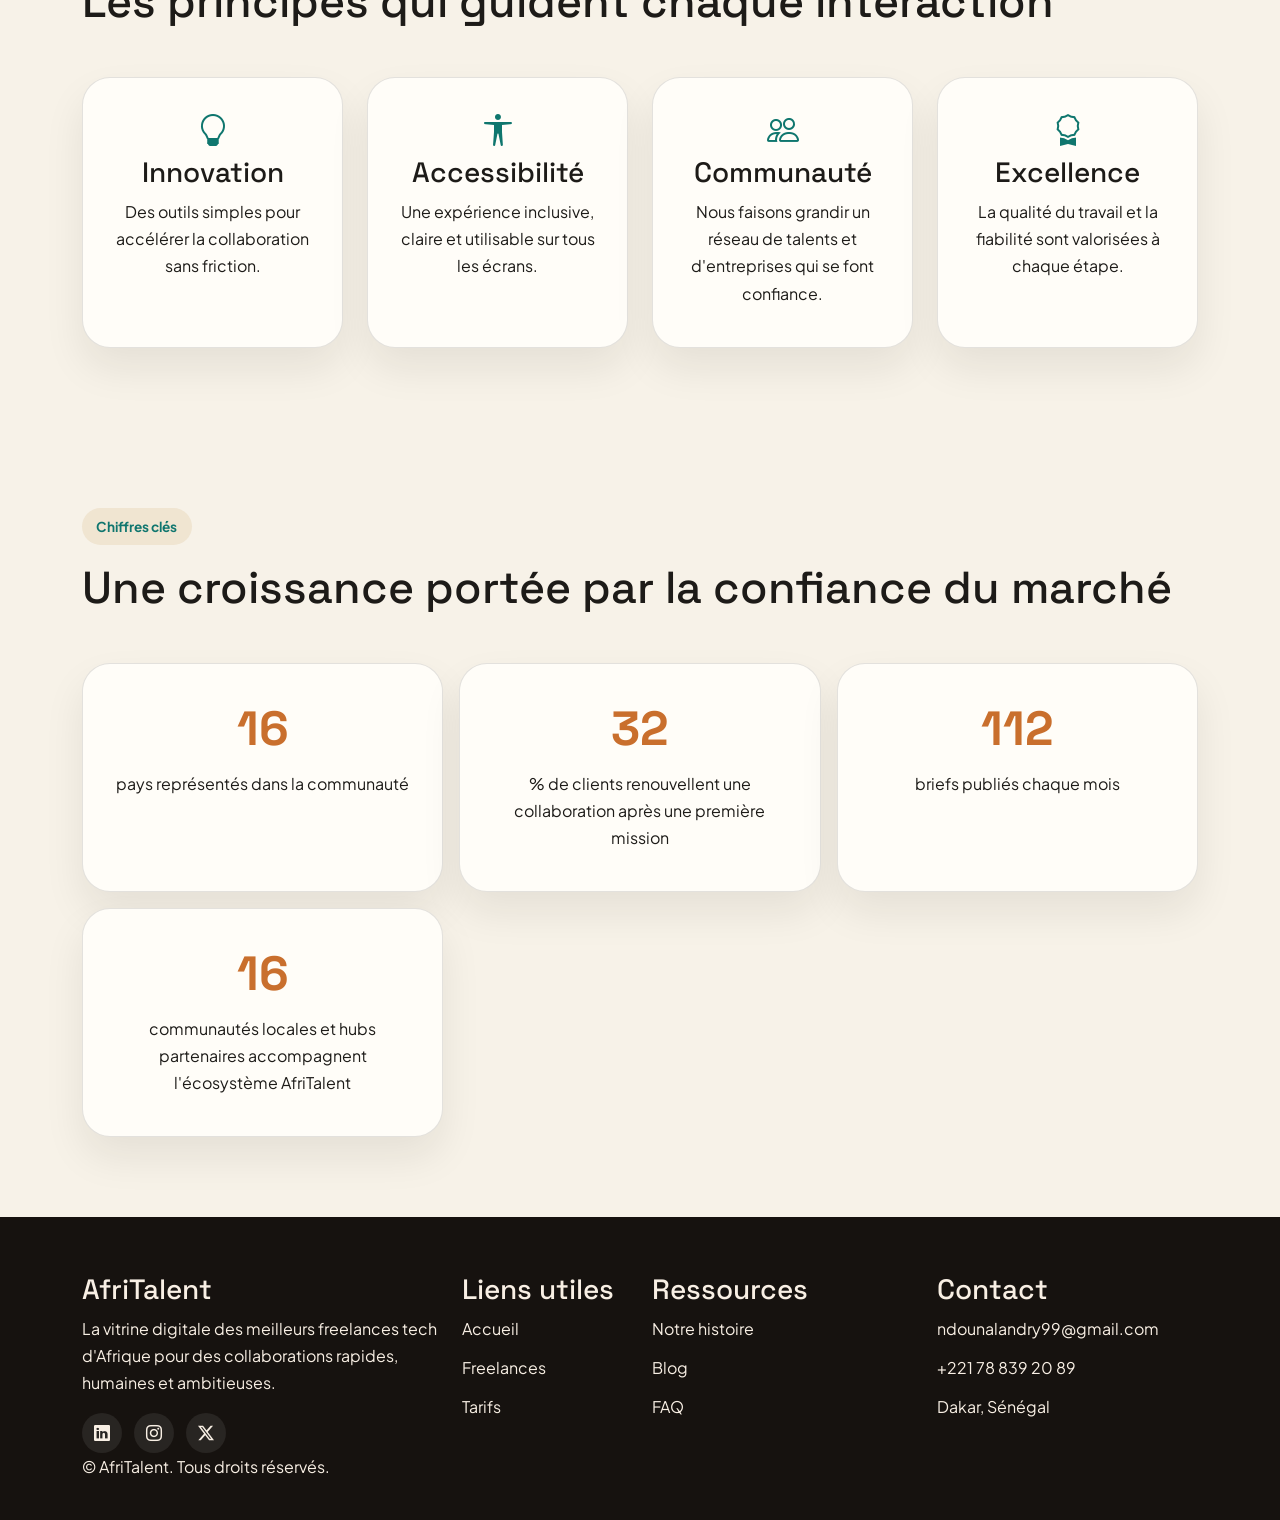
==== commit e0813c5d: "Finalisation : corrections responsive, optimisation du code et commentaires" ====
--- a/about.html
+++ b/about.html
@@ -46,7 +46,7 @@
     </header>
 
     <main id="main-content">
-        <section class="page-hero">
+        <section class="page-hero section-animee">
             <div class="container">
                 <div class="text-center">
                     <span class="badge-section">Notre histoire</span>
@@ -54,7 +54,7 @@
                 </div>
             </div>
         </section>
-        <section class="section-espace">
+        <section class="section-espace section-animee">
             <div class="container">
                 <div class="row align-items-center">
                     <div class="col-lg-6">
@@ -75,7 +75,7 @@
                 </div>
             </div>
         </section>
-        <section class="section-espace">
+        <section class="section-espace section-animee">
             <div class="container">
                 <div class="entete-section mb-5"><span class="badge-section">L'équipe</span>
                     <h2>Les personnes derrière l'expérience AfriTalent</h2>
@@ -112,7 +112,7 @@
                 </div>
             </div>
         </section>
-        <section class="section-espace">
+        <section class="section-espace section-animee">
             <div class="container">
                 <div class="entete-section mb-5"><span class="badge-section">Nos valeurs</span>
                     <h2>Les principes qui guident chaque interaction</h2>
@@ -145,22 +145,22 @@
                 </div>
             </div>
         </section>
-        <section class="section-espace">
+        <section class="section-espace section-animee">
             <div class="container">
                 <div class="entete-section mb-5"><span class="badge-section">Chiffres clés</span>
                     <h2>Une croissance portée par la confiance du marché</h2>
                 </div>
                 <div class="ligne-stats">
-                    <article class="carte-stat"><span data-target="24">0</span>
+                    <article class="carte-stat"><span class="compteur-stat" data-cible="24">0</span>
                         <p>pays représentés dans la communauté</p>
                     </article>
-                    <article class="carte-stat"><span data-target="93">0</span>
+                    <article class="carte-stat"><span class="compteur-stat" data-cible="93">0</span>
                         <p>% de clients renouvellent une collaboration après une première mission</p>
                     </article>
-                    <article class="carte-stat"><span data-target="350">0</span>
+                    <article class="carte-stat"><span class="compteur-stat" data-cible="350">0</span>
                         <p>briefs publiés chaque mois</p>
                     </article>
-                    <article class="carte-stat"><span data-target="18">0</span>
+                    <article class="carte-stat"><span class="compteur-stat" data-cible="18">0</span>
                         <p>communautés locales et hubs partenaires accompagnent l'écosystème AfriTalent</p>
                     </article>
                 </div>
--- a/css/style.css
+++ b/css/style.css
@@ -133,6 +133,213 @@
   height: 100%; /* Permet d'avoir des hauteurs égales dans Bootstrap */
 }
 
+/* Carte de valeur (page À propos) */
+.carte-valeur {
+  background: var(--couleur-surface);
+  border: 1px solid var(--couleur-bordure);
+  border-radius: var(--rayon-xl);
+  box-shadow: var(--ombre-douce);
+  padding: 1.5rem;
+  text-align: center;
+  height: 100%;
+}
+
+.carte-valeur i {
+  font-size: 2rem;
+  color: var(--couleur-secondaire);
+  margin-bottom: 1rem;
+}
+
+/* Carte de témoignage (carrousel) */
+.carte-temoignage {
+  background: var(--couleur-surface);
+  border: 1px solid var(--couleur-bordure);
+  border-radius: var(--rayon-xl);
+  box-shadow: var(--ombre-douce);
+  padding: 1.5rem;
+  max-width: 720px;
+  margin: 0 auto;
+  text-align: center;
+}
+
+.carte-temoignage img {
+  border-radius: 50%;
+  margin: 0 auto 1rem;
+}
+
+.role {
+  color: var(--couleur-attenu);
+  font-weight: 600;
+}
+
+.stars {
+  color: #f4b942;
+  margin-top: 1rem;
+}
+
+/* Prix (page Tarifs) */
+.prix {
+  font-size: 2.8rem;
+  font-family: "Space Grotesk", sans-serif;
+  font-weight: 700;
+  margin: 1rem 0;
+}
+
+.prix span {
+  color: var(--couleur-attenu);
+  font-size: 1rem;
+}
+
+/* Liste de tarifs */
+.liste-tarifs {
+  list-style: none;
+  padding: 0;
+  margin: 0;
+}
+
+.liste-tarifs li {
+  display: flex;
+  align-items: center;
+  gap: 0.5rem;
+  margin-bottom: 0.75rem;
+}
+
+.liste-tarifs li.attenu {
+  color: var(--couleur-attenu);
+}
+
+/* Badge populaire */
+.badge-populaire {
+  position: absolute;
+  top: 1rem;
+  right: 1rem;
+  background: var(--couleur-primaire);
+  color: #fff;
+  padding: 0.35rem 0.75rem;
+  border-radius: 999px;
+  font-size: 0.85rem;
+  font-weight: 700;
+}
+
+.carte-tarif.vedette {
+  border: 2px solid var(--couleur-primaire);
+  transform: scale(1.03);
+  position: relative;
+}
+
+/* Carte freelancer */
+.carte-freelance img {
+  aspect-ratio: 4 / 3;
+  object-fit: cover;
+  background: linear-gradient(135deg, #edd5bd, #d6efe7);
+  border-radius: var(--rayon-lg);
+  margin-bottom: 1rem;
+}
+
+.texte-accent, .meta-profil {
+  color: var(--couleur-attenu);
+}
+
+.meta-profil {
+  display: flex;
+  justify-content: space-between;
+  font-weight: 700;
+  margin-top: 1rem;
+}
+
+/* Bouton filtre (page Freelances) */
+.btn-filtre {
+  padding: 0.5rem 1rem;
+  border-radius: 999px;
+  font-weight: 600;
+  transition: all 0.25s ease;
+}
+
+.btn-filtre:hover {
+  transform: translateY(-2px);
+}
+
+/* Formulaire de contact */
+.info-contact {
+  background: var(--couleur-surface);
+  border: 1px solid var(--couleur-bordure);
+  border-radius: var(--rayon-xl);
+  box-shadow: var(--ombre-douce);
+  padding: 1.5rem;
+}
+
+.liste-contact {
+  list-style: none;
+  padding: 0;
+  margin: 0;
+}
+
+.liste-contact li {
+  display: flex;
+  align-items: center;
+  gap: 0.75rem;
+  margin-bottom: 1rem;
+}
+
+.wrapper-carte iframe {
+  width: 100%;
+  min-height: 320px;
+  border: 0;
+  border-radius: var(--rayon-lg);
+}
+
+.erreur-message {
+  display: block;
+  min-height: 1.4rem;
+  margin-top: 0.35rem;
+  font-size: 0.85rem;
+}
+
+/* Visuel hero */
+.visuel-hero {
+  position: relative;
+  padding: 2rem;
+}
+
+/* Footer */
+.site-footer {
+  padding: 3.5rem 0 1.5rem;
+  background: #16120f;
+  color: #f8efe4;
+}
+
+.liens-footer {
+  list-style: none;
+  padding: 0;
+  margin: 0;
+}
+
+.liens-footer li + li {
+  margin-top: 0.75rem;
+}
+
+.liens-sociaux {
+  display: flex;
+  gap: 0.75rem;
+  margin-top: 1rem;
+}
+
+.liens-sociaux a {
+  width: 40px;
+  height: 40px;
+  display: inline-flex;
+  align-items: center;
+  justify-content: center;
+  border-radius: 50%;
+  background: rgba(255, 255, 255, 0.08);
+  color: #f8efe4;
+  transition: background 0.25s ease;
+}
+
+.liens-sociaux a:hover {
+  background: rgba(255, 255, 255, 0.15);
+}
+
 /* Bannière CTA */
 .banniere-cta {
   padding: 2.5rem;
@@ -301,4 +508,63 @@
   opacity: 1;
   transform: translateY(0);
   pointer-events: auto; /* Permet le clic quand il devient visible */
+}
+
+/* ==========================================================================
+   PERSONNALISATION DES BOUTONS DU CARROUSEL BOOTSTRAP
+   ========================================================================== */
+
+/* Harmonisation des boutons Précédent/Suivant avec le bouton "Retour en haut" */
+/* Les boutons du carrousel reçoivent la même couleur de fond que le bouton remonter */
+.carousel-control-prev,
+.carousel-control-next {
+  background-color: var(--couleur-primaire); /* Couleur orange identique au bouton remonter */
+  width: 50px;
+  height: 50px;
+  border-radius: 50%; /* Forme circulaire comme le bouton remonter */
+  opacity: 0.9; /* Légère transparence pour un effet moderne */
+  transition: opacity 0.25s ease, background-color 0.25s ease;
+}
+
+/* Effet au survol : le bouton devient légèrement plus transparent */
+.carousel-control-prev:hover,
+.carousel-control-next:hover {
+  opacity: 1;
+  background-color: var(--couleur-primaire);
+}
+
+/* Personnalisation des icônes flèches pour qu'elles soient bien visibles sur le fond orange */
+.carousel-control-prev-icon,
+.carousel-control-next-icon {
+  background-color: white; /* Flèches blanches pour contraster avec le fond orange */
+  background-size: 60% 60%; /* Taille réduite pour un rendu élégant */
+  border-radius: 50%;
+  width: 20px;
+  height: 20px;
+}
+
+/* ==========================================================================
+   STYLES POUR LES ANIMATIONS JAVASCRIPT
+   ========================================================================== */
+
+/* 1. État initial : La section est invisible (opacity: 0) et légèrement décalée vers le bas (20px) */
+.section-animee {
+  opacity: 0;
+  transform: translateY(20px);
+  /* transition permet un effet fluide qui dure 0.8 seconde */
+  transition: opacity 0.8s ease-out, transform 0.8s ease-out;
+}
+
+/* 2. État animé : Quand JavaScript ajoutera la classe .visible, la section apparaîtra */
+.section-animee.visible {
+  opacity: 1;
+  transform: translateY(0);
+}
+
+/* Filtre */
+
+/* Classe pour masquer les éléments en JavaScript */
+/* Permet de cacher les cartes de freelances filtrées */
+.masquer-element {
+  display: none !important;
 }
